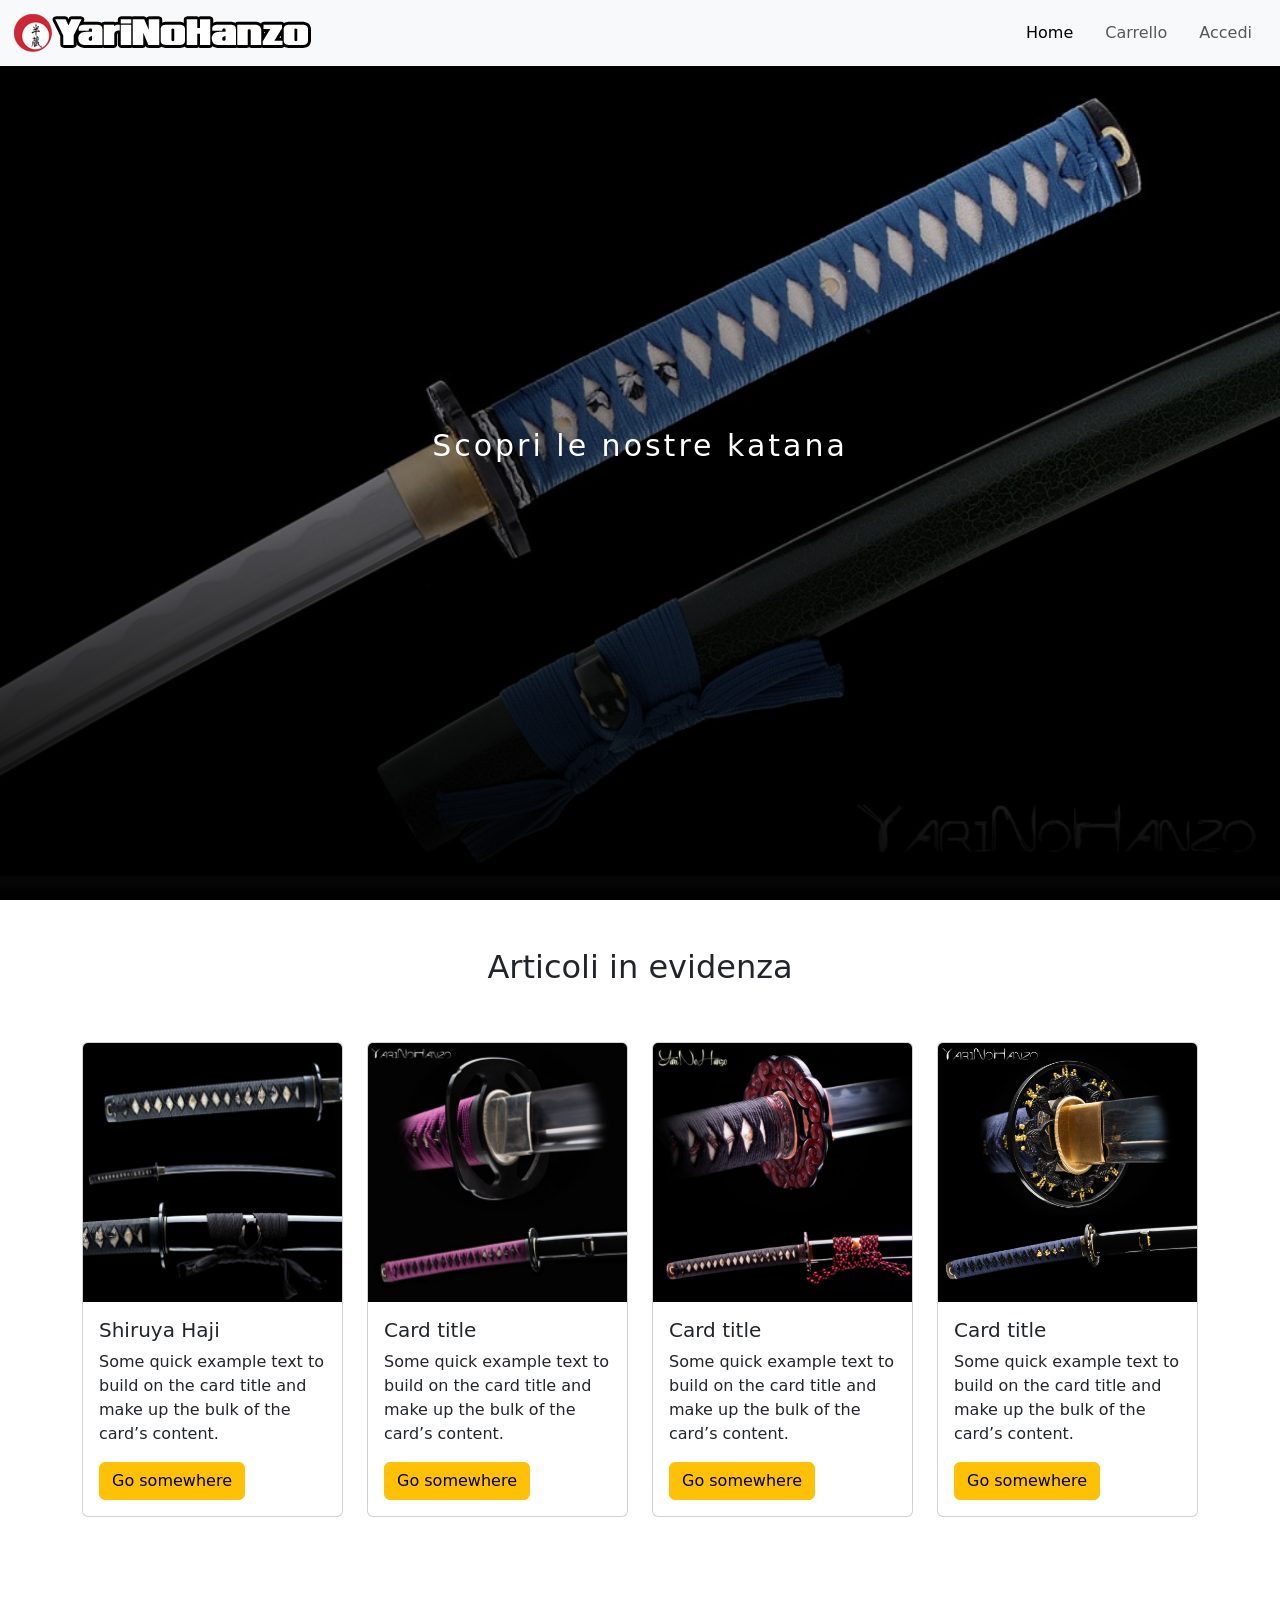
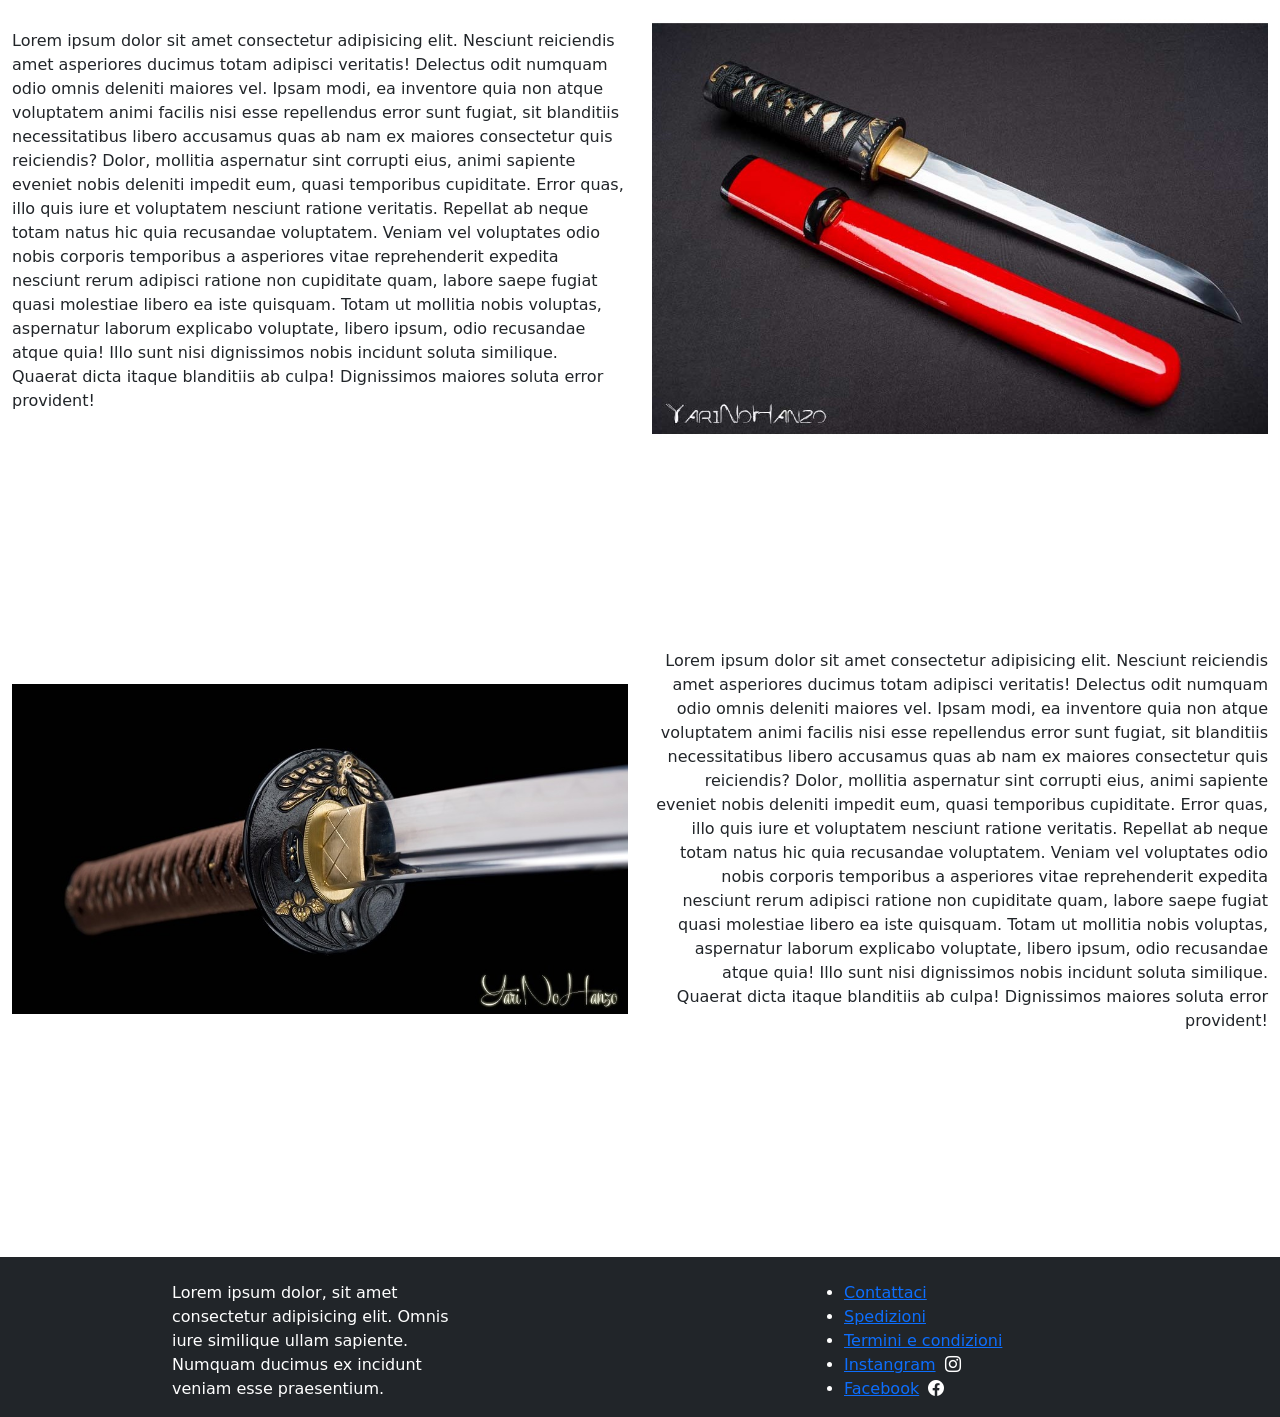
==== index.html @ e8d62fce "initial commit" ====
<!doctype html>
<html lang="en">

<head>
    <meta charset="utf-8">
    <meta name="viewport" content="width=device-width, initial-scale=1">
    <title>YariNoHanzo</title>
    <link href="https://cdn.jsdelivr.net/npm/bootstrap@5.3.8/dist/css/bootstrap.min.css" rel="stylesheet"
        integrity="sha384-sRIl4kxILFvY47J16cr9ZwB07vP4J8+LH7qKQnuqkuIAvNWLzeN8tE5YBujZqJLB" crossorigin="anonymous">

        <!-- icons -->
        <link rel="stylesheet" href="https://cdn.jsdelivr.net/npm/bootstrap-icons@1.13.1/font/bootstrap-icons.min.css">

        <!-- mycss -->
        <link rel="stylesheet" href="style.css">
</head>

<body>
    <!-- navbar -->
<nav class="navbar navbar-expand-lg bg-body-tertiary position-fixed top-0 w-100">
    <div class="container-fluid">
        <a class="navbar-brand" href="#"><img src="./immagini/logo_logo22.png" alt="Logo"></a>
        <button class="navbar-toggler" type="button" data-bs-toggle="collapse" data-bs-target="#navbarNav"
            aria-controls="navbarNav" aria-expanded="false" aria-label="Toggle navigation">
            <span class="navbar-toggler-icon"></span>
        </button>
        <div class="collapse navbar-collapse" id="navbarNav">
            <ul class="navbar-nav  ms-auto">
                <li class="nav-item mx-2">
                    <a class="nav-link active" aria-current="page" href="#">Home</a>
                </li>
                <li class="nav-item mx-2">
                    <a class="nav-link" href="#">Carrello</a>
                </li>
                <li class="nav-item mx-2">
                    <a class="nav-link" href="#">Accedi</a>
                </li>
            </ul>
        </div>
    </div>
</nav>
    <!-- fine navbar -->
    
    <!-- header -->
    <header class="container-fluid">
        <div class="row vh-100 justify-content-center align-items-center">
            <div class="col-12">
                <h4 class="text-center text-white">Scopri le nostre katana</h4>
            </div>
        </div>
    </header>
    <!-- fine header -->

    <!-- section card -->
    <section class="container">
        <div class="row justify-content-center">
            <div class="col-12 text-center my-5">
                <h2>Articoli in evidenza</h2>
            </div>
            <div class="col-12 col-md-3 d-flex justify-content-center">
                <div class="card" style="width: 18rem;">
                    <img src="./immagini/0MURAKAMIKATANA copy.jpg" class="card-img-top" alt="...">
                    <div class="card-body">
                        <h5 class="card-title">Shiruya Haji</h5>
                        <p class="card-text">Some quick example text to build on the card title and make up the bulk of the card’s
                            content.</p>
                        <a href="./shiruya.html" target="_blank" class="btn btn-warning ">Go somewhere</a>
                    </div>
                </div>
            </div>
            <div class="col-12 col-md-3 d-flex justify-content-center">
                <div class="card" style="width: 18rem;">
                    <img src="./immagini/0YAGYUKATANA.jpg" class="card-img-top" alt="...">
                    <div class="card-body">
                        <h5 class="card-title">Card title</h5>
                        <p class="card-text">Some quick example text to build on the card title and make up the bulk of the card’s
                            content.</p>
                        <a href="#" class="btn btn-warning">Go somewhere</a>
                    </div>
                </div>
            </div>
            <div class="col-12 col-md-3 d-flex justify-content-center">
                <div class="card" style="width: 18rem;">
                    <img src="./immagini/0NOBUNAGA.jpg" class="card-img-top" alt="...">
                    <div class="card-body">
                        <h5 class="card-title">Card title</h5>
                        <p class="card-text">Some quick example text to build on the card title and make up the bulk of the card’s
                            content.</p>
                        <a href="#" class="btn btn-warning">Go somewhere</a>
                    </div>
                </div>
            </div>
            <div class="col-12 col-md-3 d-flex justify-content-center">
                <div class="card" style="width: 18rem;">
                    <img src="./immagini/0FUKUSHIMAKATANA.jpg" class="card-img-top" alt="...">
                    <div class="card-body">
                        <h5 class="card-title">Card title</h5>
                        <p class="card-text">Some quick example text to build on the card title and make up the bulk of the card’s
                            content.</p>
                        <a href="#" class="btn btn-warning">Go somewhere</a>
                    </div>
                </div>
            </div>
    </section>
    <!-- fine section card -->

    <!-- section story -->
    <section class="container-fluid">
        <div class="row align-items-center my-1">
            <div class="col-12 col-md-6">
                <p class="text-start">
                    Lorem ipsum dolor sit amet consectetur adipisicing elit. Nesciunt reiciendis amet asperiores ducimus totam adipisci veritatis! Delectus odit numquam odio omnis deleniti maiores vel. Ipsam modi, ea inventore quia non atque voluptatem animi facilis nisi esse repellendus error sunt fugiat, sit blanditiis necessitatibus libero accusamus quas ab nam ex maiores consectetur quis reiciendis? Dolor, mollitia aspernatur sint corrupti eius, animi sapiente eveniet nobis deleniti impedit eum, quasi temporibus cupiditate. Error quas, illo quis iure et voluptatem nesciunt ratione veritatis. Repellat ab neque totam natus hic quia recusandae voluptatem. Veniam vel voluptates odio nobis corporis temporibus a asperiores vitae reprehenderit expedita nesciunt rerum adipisci ratione non cupiditate quam, labore saepe fugiat quasi molestiae libero ea iste quisquam. Totam ut mollitia nobis voluptas, aspernatur laborum explicabo voluptate, libero ipsum, odio recusandae atque quia! Illo sunt nisi dignissimos nobis incidunt soluta similique. Quaerat dicta itaque blanditiis ab culpa! Dignissimos maiores soluta error provident!
                </p>
            </div>
            <div class="col-12 col-md-6">
                <img src="./caroimg/caro3.jpg" class="img-fluid" alt="">
            </div>
        </div>
    </section>
    <section class="container-fluid">
        <div class="row my-1 justify-content-start align-items-center">
            <div class="col-12 col-md-6">
                <img src="./caroimg/caro4.jpg" class="img-fluid" alt="">
            </div>
            <div class="col-12 col-md-6">
                <p class="text-end">
                    Lorem ipsum dolor sit amet consectetur adipisicing elit. Nesciunt reiciendis amet asperiores ducimus totam adipisci veritatis! Delectus odit numquam odio omnis deleniti maiores vel. Ipsam modi, ea inventore quia non atque voluptatem animi facilis nisi esse repellendus error sunt fugiat, sit blanditiis necessitatibus libero accusamus quas ab nam ex maiores consectetur quis reiciendis? Dolor, mollitia aspernatur sint corrupti eius, animi sapiente eveniet nobis deleniti impedit eum, quasi temporibus cupiditate. Error quas, illo quis iure et voluptatem nesciunt ratione veritatis. Repellat ab neque totam natus hic quia recusandae voluptatem. Veniam vel voluptates odio nobis corporis temporibus a asperiores vitae reprehenderit expedita nesciunt rerum adipisci ratione non cupiditate quam, labore saepe fugiat quasi molestiae libero ea iste quisquam. Totam ut mollitia nobis voluptas, aspernatur laborum explicabo voluptate, libero ipsum, odio recusandae atque quia! Illo sunt nisi dignissimos nobis incidunt soluta similique. Quaerat dicta itaque blanditiis ab culpa! Dignissimos maiores soluta error provident!
                </p>
            </div>
        </div>
    </section>
    <!-- fine section story -->

    <!-- footer -->
    <footer class="container-fluid">
        <div class="row footercustom bg-dark text-white justify-content-around align-items-center pt-4">
            <div class="col-12 col-md-3">
                <p>Lorem ipsum dolor, sit amet consectetur adipisicing elit. Omnis iure similique ullam sapiente. Numquam ducimus ex incidunt veniam esse praesentium.</p>
            </div>
            <div class="col-12 col-md-3">
                <ul>
                    <li><a href="">Contattaci</a></li>
                    <li><a href="">Spedizioni</a></li>
                    <li><a href="">Termini e condizioni</a></li>
                    <li><a href="https://www.instagram.com/yarinohanzoswords/" target="_blank">Instangram</a> <i class="bi bi-instagram ms-1"></i></li>
                    <li><a href="https://www.facebook.com/YariNoHanzoKatana/?locale=it_IT" target="_blank">Facebook</a> <i class="bi bi-facebook ms-1"></i></li>
                </ul>
            </div>
        </div>
    </footer>
    <!-- fine footer -->


    <script src="https://cdn.jsdelivr.net/npm/bootstrap@5.3.8/dist/js/bootstrap.bundle.min.js"
        integrity="sha384-FKyoEForCGlyvwx9Hj09JcYn3nv7wiPVlz7YYwJrWVcXK/BmnVDxM+D2scQbITxI"
        crossorigin="anonymous"></script>
</body>

</html>
---- style.css ----
:root {
    --primary-color: #e50914;
    --dark-color: #141414;
}

h4 {
    letter-spacing: 3px;
    font-size: 30px;
}

header {
    background:linear-gradient(transparent, black), url(./caroimg/caro2.jpg);
    background-size: cover;
    background-position: center;
    /* height: 85vh; */
    
}

nav {
    z-index: 9999;
}

.footercustom {
    margin-top: 100px;
}

.red {
    color: var(--primary-color);
}

/* lista pagamento */
.ulpay {
    list-style-type: none;
}
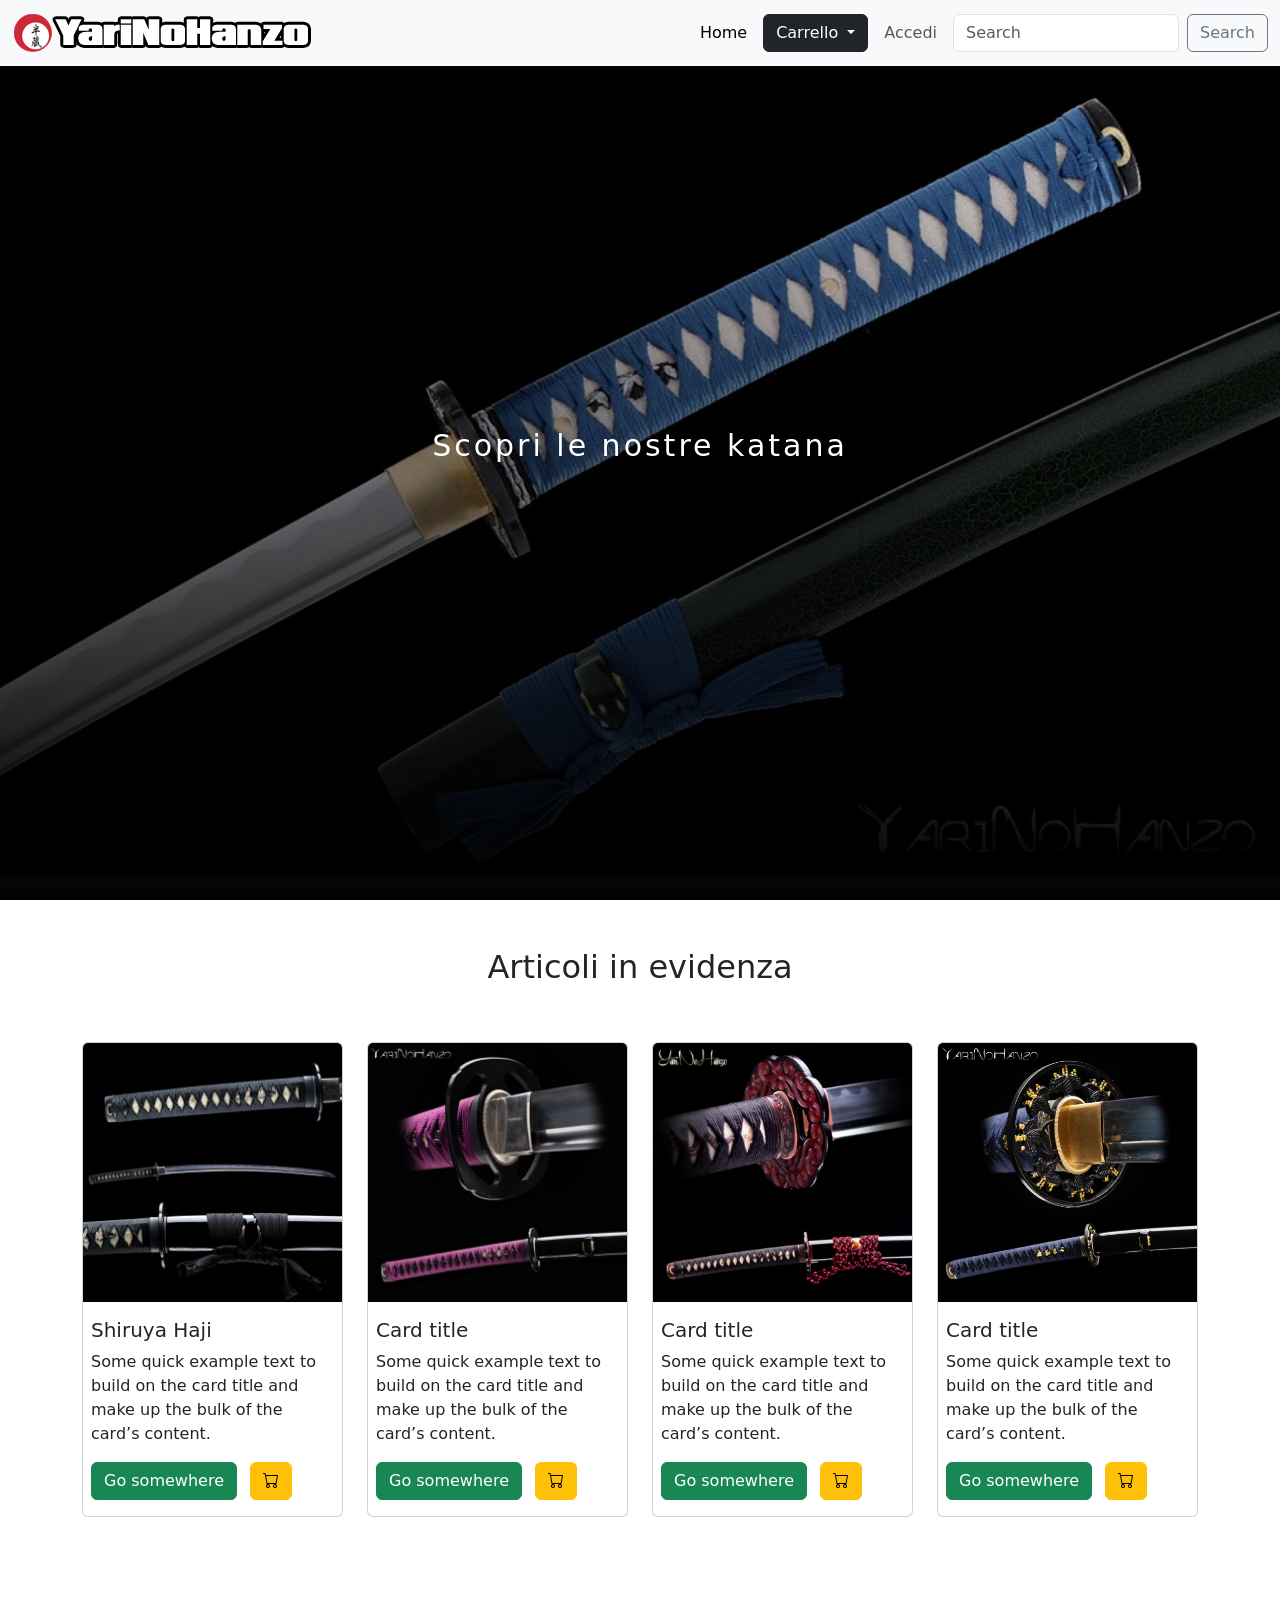
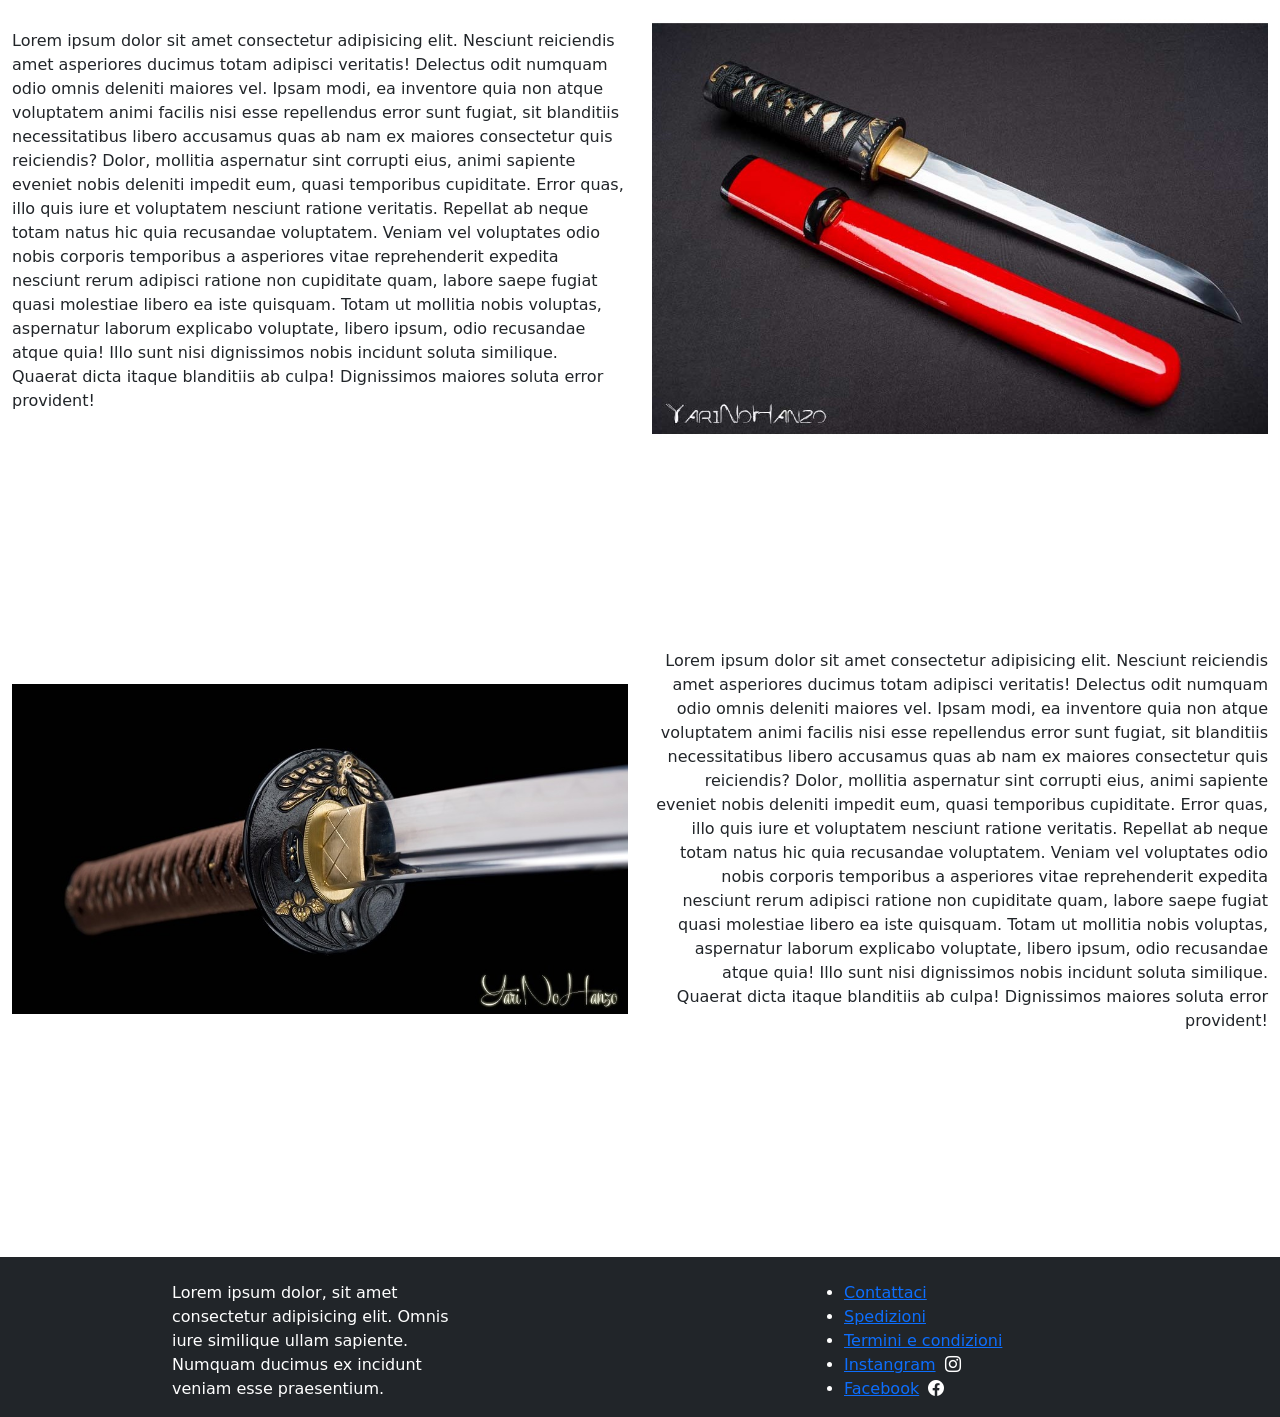
==== commit 0ae66a8f: "btn cart aggiunto e dropdown cart" ====
--- a/index.html
+++ b/index.html
@@ -8,39 +8,55 @@
     <link href="https://cdn.jsdelivr.net/npm/bootstrap@5.3.8/dist/css/bootstrap.min.css" rel="stylesheet"
         integrity="sha384-sRIl4kxILFvY47J16cr9ZwB07vP4J8+LH7qKQnuqkuIAvNWLzeN8tE5YBujZqJLB" crossorigin="anonymous">
 
-        <!-- icons -->
-        <link rel="stylesheet" href="https://cdn.jsdelivr.net/npm/bootstrap-icons@1.13.1/font/bootstrap-icons.min.css">
-
-        <!-- mycss -->
-        <link rel="stylesheet" href="style.css">
+    <!-- icons -->
+    <link rel="stylesheet" href="https://cdn.jsdelivr.net/npm/bootstrap-icons@1.13.1/font/bootstrap-icons.min.css">
+
+    <!-- mycss -->
+    <link rel="stylesheet" href="style.css">
 </head>
 
 <body>
     <!-- navbar -->
-<nav class="navbar navbar-expand-lg bg-body-tertiary position-fixed top-0 w-100">
-    <div class="container-fluid">
-        <a class="navbar-brand" href="#"><img src="./immagini/logo_logo22.png" alt="Logo"></a>
-        <button class="navbar-toggler" type="button" data-bs-toggle="collapse" data-bs-target="#navbarNav"
-            aria-controls="navbarNav" aria-expanded="false" aria-label="Toggle navigation">
-            <span class="navbar-toggler-icon"></span>
-        </button>
-        <div class="collapse navbar-collapse" id="navbarNav">
-            <ul class="navbar-nav  ms-auto">
-                <li class="nav-item mx-2">
-                    <a class="nav-link active" aria-current="page" href="#">Home</a>
-                </li>
-                <li class="nav-item mx-2">
-                    <a class="nav-link" href="#">Carrello</a>
-                </li>
-                <li class="nav-item mx-2">
-                    <a class="nav-link" href="#">Accedi</a>
-                </li>
-            </ul>
-        </div>
-    </div>
-</nav>
+    <nav class="navbar navbar-expand-lg bg-body-tertiary position-fixed top-0 w-100">
+        <div class="container-fluid">
+            <a class="navbar-brand" href="#"><img src="./immagini/logo_logo22.png" alt="Logo"></a>
+            <button class="navbar-toggler" type="button" data-bs-toggle="collapse" data-bs-target="#navbarNav"
+                aria-controls="navbarNav" aria-expanded="false" aria-label="Toggle navigation">
+                <span class="navbar-toggler-icon"></span>
+            </button>
+            <div class="collapse navbar-collapse" id="navbarNav">
+                <ul class="navbar-nav  ms-auto">
+                    <li class="nav-item mx-2">
+                        <a class="nav-link active" aria-current="page" href="#">Home</a>
+                    </li>
+                    <div class="collapse navbar-collapse" id="navbarNavDarkDropdown">
+                        <ul class="navbar-nav">
+                            <li class="nav-item dropdown">
+                                <button class="btn btn-dark dropdown-toggle" data-bs-toggle="dropdown"
+                                    aria-expanded="false">
+                                    Carrello
+                                </button>
+                                <ul class="dropdown-menu dropdown-menu-dark">
+                                    <li><a class="dropdown-item" href="#">Action</a></li>
+                                    <li><a class="dropdown-item" href="#">Another action</a></li>
+                                    <li><a class="dropdown-item" href="#">Something else here</a></li>
+                                </ul>
+                            </li>
+                        </ul>
+                    </div>
+                    <li class="nav-item mx-2">
+                        <a class="nav-link" href="#">Accedi</a>
+                    </li>
+                </ul>
+                <form class="d-flex" role="search">
+                    <input class="form-control me-2" type="search" placeholder="Search" aria-label="Search" />
+                    <button class="btn btn-outline-secondary" type="submit">Search</button>
+                </form>
+            </div>
+        </div>
+    </nav>
     <!-- fine navbar -->
-    
+
     <!-- header -->
     <header class="container-fluid">
         <div class="row vh-100 justify-content-center align-items-center">
@@ -60,44 +76,52 @@
             <div class="col-12 col-md-3 d-flex justify-content-center">
                 <div class="card" style="width: 18rem;">
                     <img src="./immagini/0MURAKAMIKATANA copy.jpg" class="card-img-top" alt="...">
-                    <div class="card-body">
+                    <div class="card-body px-2">
                         <h5 class="card-title">Shiruya Haji</h5>
-                        <p class="card-text">Some quick example text to build on the card title and make up the bulk of the card’s
-                            content.</p>
-                        <a href="./shiruya.html" target="_blank" class="btn btn-warning ">Go somewhere</a>
+                        <p class="card-text">Some quick example text to build on the card title and make up the bulk of
+                            the card’s
+                            content.</p>
+                        <a href="./shiruya.html" class="btn btn-success ">Go somewhere</a>
+                        <a href="" class="btn btn-warning ms-2"><i class="bi bi-cart"></i></a>
                     </div>
                 </div>
             </div>
             <div class="col-12 col-md-3 d-flex justify-content-center">
                 <div class="card" style="width: 18rem;">
                     <img src="./immagini/0YAGYUKATANA.jpg" class="card-img-top" alt="...">
-                    <div class="card-body">
+                    <div class="card-body px-2">
                         <h5 class="card-title">Card title</h5>
-                        <p class="card-text">Some quick example text to build on the card title and make up the bulk of the card’s
-                            content.</p>
-                        <a href="#" class="btn btn-warning">Go somewhere</a>
+                        <p class="card-text">Some quick example text to build on the card title and make up the bulk of
+                            the card’s
+                            content.</p>
+                        <a href="#" class="btn btn-success">Go somewhere</a>
+                        <a href="" class="btn btn-warning ms-2"><i class="bi bi-cart"></i></a>
                     </div>
                 </div>
             </div>
             <div class="col-12 col-md-3 d-flex justify-content-center">
                 <div class="card" style="width: 18rem;">
                     <img src="./immagini/0NOBUNAGA.jpg" class="card-img-top" alt="...">
-                    <div class="card-body">
+                    <div class="card-body px-2">
                         <h5 class="card-title">Card title</h5>
-                        <p class="card-text">Some quick example text to build on the card title and make up the bulk of the card’s
-                            content.</p>
-                        <a href="#" class="btn btn-warning">Go somewhere</a>
+                        <p class="card-text">Some quick example text to build on the card title and make up the bulk of
+                            the card’s
+                            content.</p>
+                        <a href="#" class="btn btn-success">Go somewhere</a>
+                        <a href="" class="btn btn-warning ms-2"><i class="bi bi-cart"></i></a>
                     </div>
                 </div>
             </div>
             <div class="col-12 col-md-3 d-flex justify-content-center">
                 <div class="card" style="width: 18rem;">
                     <img src="./immagini/0FUKUSHIMAKATANA.jpg" class="card-img-top" alt="...">
-                    <div class="card-body">
+                    <div class="card-body px-2">
                         <h5 class="card-title">Card title</h5>
-                        <p class="card-text">Some quick example text to build on the card title and make up the bulk of the card’s
-                            content.</p>
-                        <a href="#" class="btn btn-warning">Go somewhere</a>
+                        <p class="card-text">Some quick example text to build on the card title and make up the bulk of
+                            the card’s
+                            content.</p>
+                        <a href="#" class="btn btn-success">Go somewhere</a>
+                        <a href="" class="btn btn-warning ms-2"><i class="bi bi-cart"></i></a>
                     </div>
                 </div>
             </div>
@@ -109,7 +133,18 @@
         <div class="row align-items-center my-1">
             <div class="col-12 col-md-6">
                 <p class="text-start">
-                    Lorem ipsum dolor sit amet consectetur adipisicing elit. Nesciunt reiciendis amet asperiores ducimus totam adipisci veritatis! Delectus odit numquam odio omnis deleniti maiores vel. Ipsam modi, ea inventore quia non atque voluptatem animi facilis nisi esse repellendus error sunt fugiat, sit blanditiis necessitatibus libero accusamus quas ab nam ex maiores consectetur quis reiciendis? Dolor, mollitia aspernatur sint corrupti eius, animi sapiente eveniet nobis deleniti impedit eum, quasi temporibus cupiditate. Error quas, illo quis iure et voluptatem nesciunt ratione veritatis. Repellat ab neque totam natus hic quia recusandae voluptatem. Veniam vel voluptates odio nobis corporis temporibus a asperiores vitae reprehenderit expedita nesciunt rerum adipisci ratione non cupiditate quam, labore saepe fugiat quasi molestiae libero ea iste quisquam. Totam ut mollitia nobis voluptas, aspernatur laborum explicabo voluptate, libero ipsum, odio recusandae atque quia! Illo sunt nisi dignissimos nobis incidunt soluta similique. Quaerat dicta itaque blanditiis ab culpa! Dignissimos maiores soluta error provident!
+                    Lorem ipsum dolor sit amet consectetur adipisicing elit. Nesciunt reiciendis amet asperiores ducimus
+                    totam adipisci veritatis! Delectus odit numquam odio omnis deleniti maiores vel. Ipsam modi, ea
+                    inventore quia non atque voluptatem animi facilis nisi esse repellendus error sunt fugiat, sit
+                    blanditiis necessitatibus libero accusamus quas ab nam ex maiores consectetur quis reiciendis?
+                    Dolor, mollitia aspernatur sint corrupti eius, animi sapiente eveniet nobis deleniti impedit eum,
+                    quasi temporibus cupiditate. Error quas, illo quis iure et voluptatem nesciunt ratione veritatis.
+                    Repellat ab neque totam natus hic quia recusandae voluptatem. Veniam vel voluptates odio nobis
+                    corporis temporibus a asperiores vitae reprehenderit expedita nesciunt rerum adipisci ratione non
+                    cupiditate quam, labore saepe fugiat quasi molestiae libero ea iste quisquam. Totam ut mollitia
+                    nobis voluptas, aspernatur laborum explicabo voluptate, libero ipsum, odio recusandae atque quia!
+                    Illo sunt nisi dignissimos nobis incidunt soluta similique. Quaerat dicta itaque blanditiis ab
+                    culpa! Dignissimos maiores soluta error provident!
                 </p>
             </div>
             <div class="col-12 col-md-6">
@@ -124,7 +159,18 @@
             </div>
             <div class="col-12 col-md-6">
                 <p class="text-end">
-                    Lorem ipsum dolor sit amet consectetur adipisicing elit. Nesciunt reiciendis amet asperiores ducimus totam adipisci veritatis! Delectus odit numquam odio omnis deleniti maiores vel. Ipsam modi, ea inventore quia non atque voluptatem animi facilis nisi esse repellendus error sunt fugiat, sit blanditiis necessitatibus libero accusamus quas ab nam ex maiores consectetur quis reiciendis? Dolor, mollitia aspernatur sint corrupti eius, animi sapiente eveniet nobis deleniti impedit eum, quasi temporibus cupiditate. Error quas, illo quis iure et voluptatem nesciunt ratione veritatis. Repellat ab neque totam natus hic quia recusandae voluptatem. Veniam vel voluptates odio nobis corporis temporibus a asperiores vitae reprehenderit expedita nesciunt rerum adipisci ratione non cupiditate quam, labore saepe fugiat quasi molestiae libero ea iste quisquam. Totam ut mollitia nobis voluptas, aspernatur laborum explicabo voluptate, libero ipsum, odio recusandae atque quia! Illo sunt nisi dignissimos nobis incidunt soluta similique. Quaerat dicta itaque blanditiis ab culpa! Dignissimos maiores soluta error provident!
+                    Lorem ipsum dolor sit amet consectetur adipisicing elit. Nesciunt reiciendis amet asperiores ducimus
+                    totam adipisci veritatis! Delectus odit numquam odio omnis deleniti maiores vel. Ipsam modi, ea
+                    inventore quia non atque voluptatem animi facilis nisi esse repellendus error sunt fugiat, sit
+                    blanditiis necessitatibus libero accusamus quas ab nam ex maiores consectetur quis reiciendis?
+                    Dolor, mollitia aspernatur sint corrupti eius, animi sapiente eveniet nobis deleniti impedit eum,
+                    quasi temporibus cupiditate. Error quas, illo quis iure et voluptatem nesciunt ratione veritatis.
+                    Repellat ab neque totam natus hic quia recusandae voluptatem. Veniam vel voluptates odio nobis
+                    corporis temporibus a asperiores vitae reprehenderit expedita nesciunt rerum adipisci ratione non
+                    cupiditate quam, labore saepe fugiat quasi molestiae libero ea iste quisquam. Totam ut mollitia
+                    nobis voluptas, aspernatur laborum explicabo voluptate, libero ipsum, odio recusandae atque quia!
+                    Illo sunt nisi dignissimos nobis incidunt soluta similique. Quaerat dicta itaque blanditiis ab
+                    culpa! Dignissimos maiores soluta error provident!
                 </p>
             </div>
         </div>
@@ -135,15 +181,18 @@
     <footer class="container-fluid">
         <div class="row footercustom bg-dark text-white justify-content-around align-items-center pt-4">
             <div class="col-12 col-md-3">
-                <p>Lorem ipsum dolor, sit amet consectetur adipisicing elit. Omnis iure similique ullam sapiente. Numquam ducimus ex incidunt veniam esse praesentium.</p>
+                <p>Lorem ipsum dolor, sit amet consectetur adipisicing elit. Omnis iure similique ullam sapiente.
+                    Numquam ducimus ex incidunt veniam esse praesentium.</p>
             </div>
             <div class="col-12 col-md-3">
                 <ul>
                     <li><a href="">Contattaci</a></li>
                     <li><a href="">Spedizioni</a></li>
                     <li><a href="">Termini e condizioni</a></li>
-                    <li><a href="https://www.instagram.com/yarinohanzoswords/" target="_blank">Instangram</a> <i class="bi bi-instagram ms-1"></i></li>
-                    <li><a href="https://www.facebook.com/YariNoHanzoKatana/?locale=it_IT" target="_blank">Facebook</a> <i class="bi bi-facebook ms-1"></i></li>
+                    <li><a href="https://www.instagram.com/yarinohanzoswords/" target="_blank">Instangram</a> <i
+                            class="bi bi-instagram ms-1"></i></li>
+                    <li><a href="https://www.facebook.com/YariNoHanzoKatana/?locale=it_IT" target="_blank">Facebook</a>
+                        <i class="bi bi-facebook ms-1"></i></li>
                 </ul>
             </div>
         </div>
@@ -151,9 +200,15 @@
     <!-- fine footer -->
 
 
+
+
+
+    <!-- bootastrap js -->
     <script src="https://cdn.jsdelivr.net/npm/bootstrap@5.3.8/dist/js/bootstrap.bundle.min.js"
         integrity="sha384-FKyoEForCGlyvwx9Hj09JcYn3nv7wiPVlz7YYwJrWVcXK/BmnVDxM+D2scQbITxI"
         crossorigin="anonymous"></script>
+    <!-- my js -->
+    <script src="./script.js"></script>
 </body>
 
 </html>
--- a/style.css
+++ b/style.css
@@ -31,4 +31,5 @@
 /* lista pagamento */
 .ulpay {
     list-style-type: none;
-}+}
+
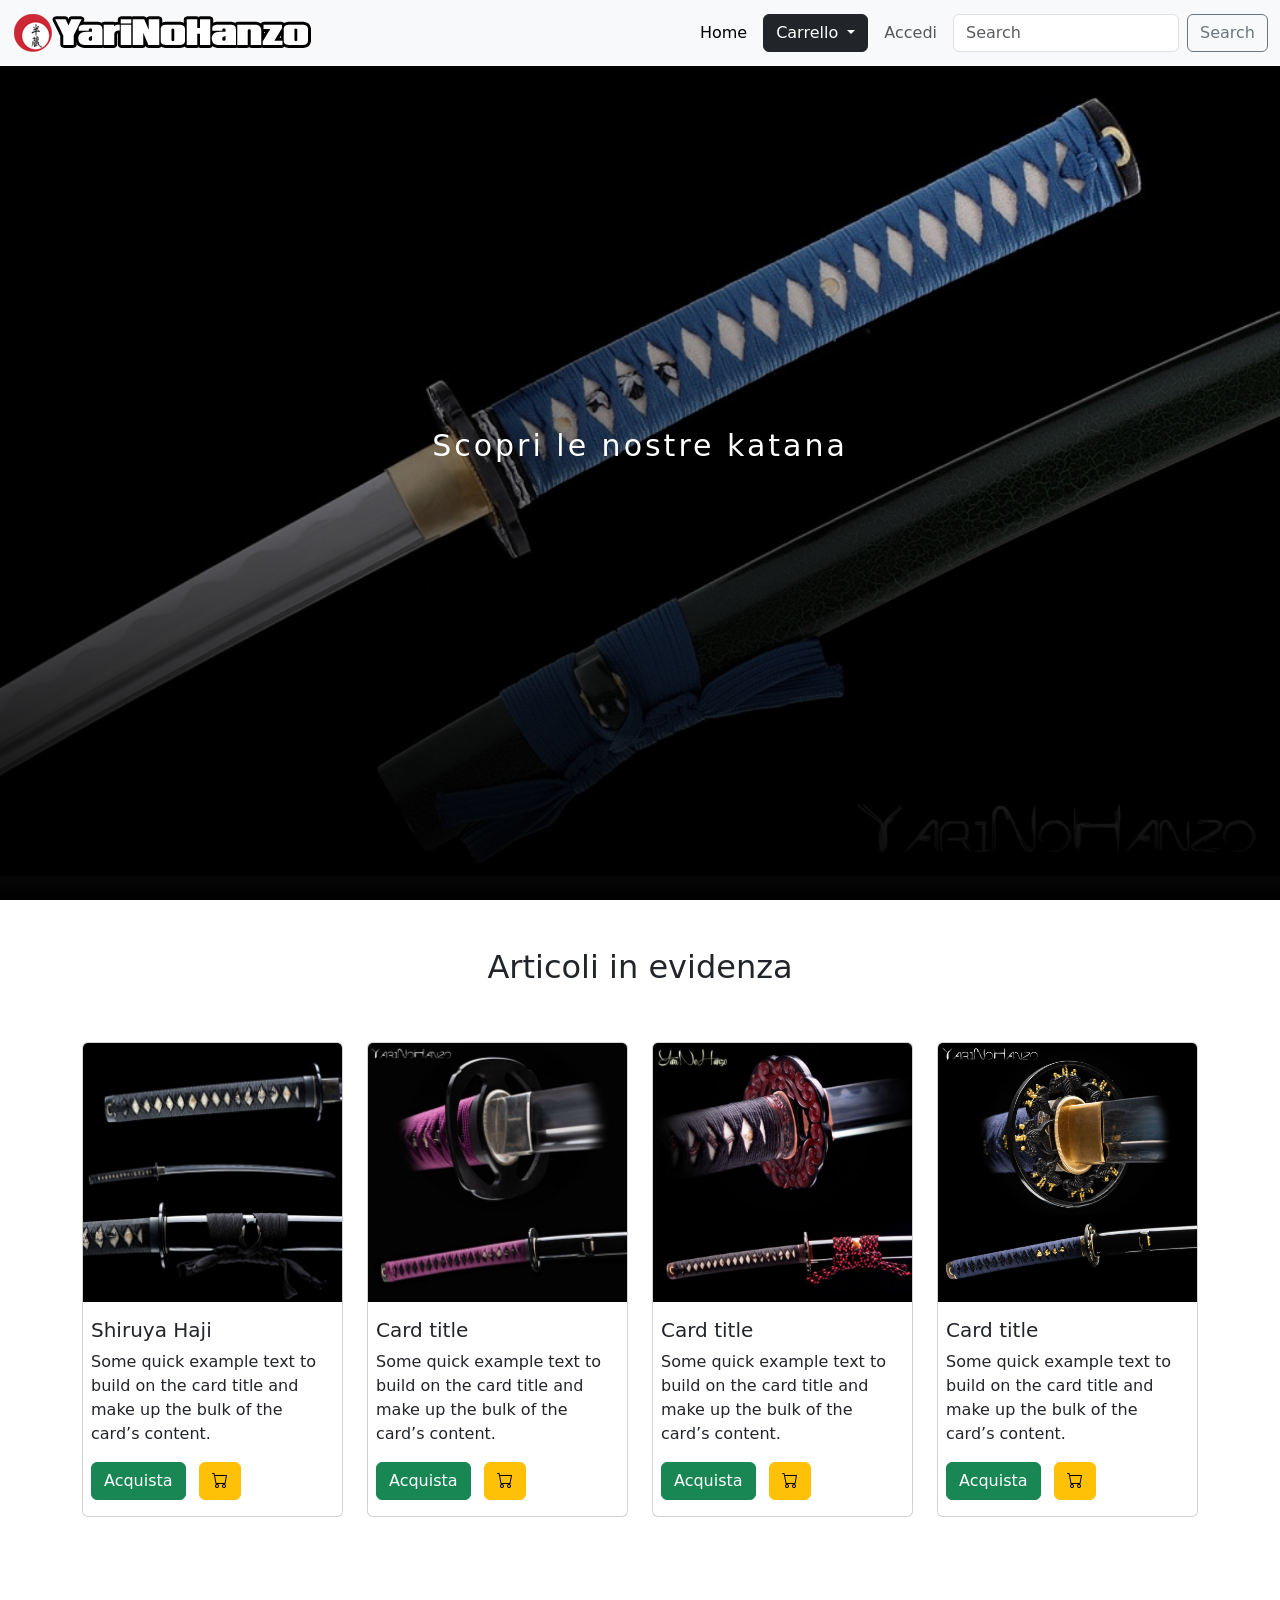
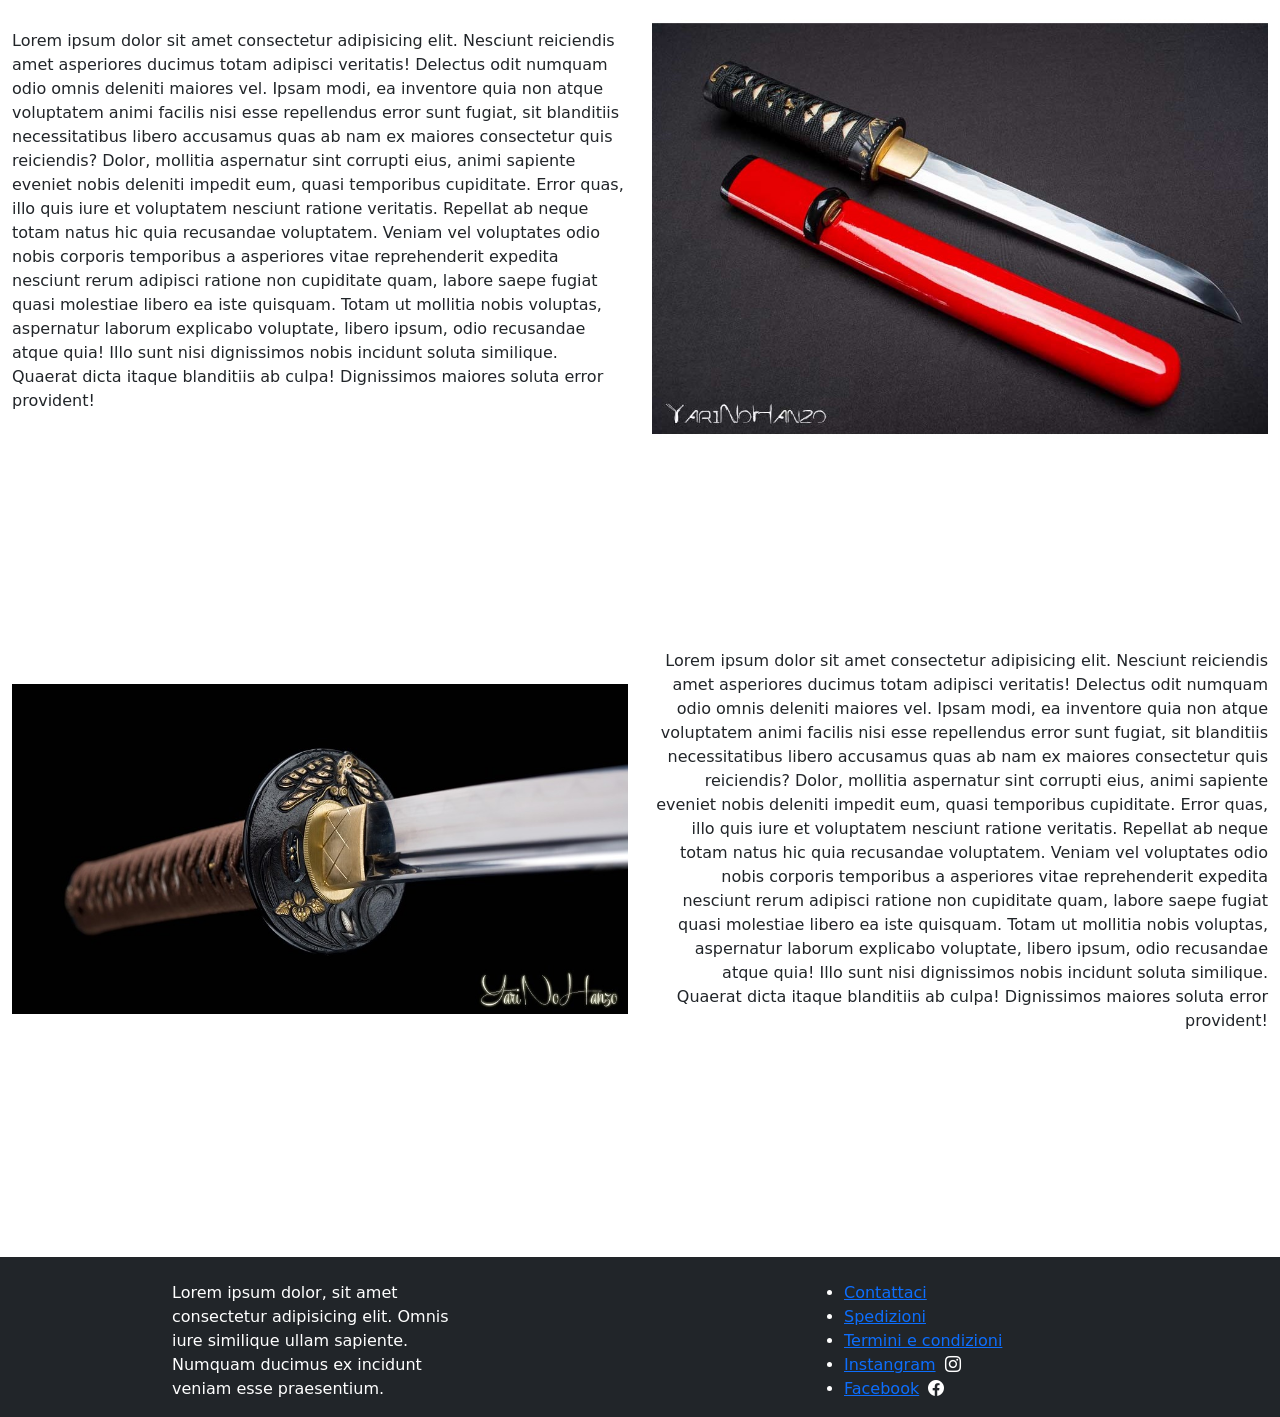
==== commit 5190f496: "aaggiunto titolo pag prodotto" ====
--- a/index.html
+++ b/index.html
@@ -81,7 +81,7 @@
                         <p class="card-text">Some quick example text to build on the card title and make up the bulk of
                             the card’s
                             content.</p>
-                        <a href="./shiruya.html" class="btn btn-success ">Go somewhere</a>
+                        <a href="./shiruya.html" class="btn btn-success ">Acquista</a>
                         <a href="" class="btn btn-warning ms-2"><i class="bi bi-cart"></i></a>
                     </div>
                 </div>
@@ -94,7 +94,7 @@
                         <p class="card-text">Some quick example text to build on the card title and make up the bulk of
                             the card’s
                             content.</p>
-                        <a href="#" class="btn btn-success">Go somewhere</a>
+                        <a href="#" class="btn btn-success">Acquista</a>
                         <a href="" class="btn btn-warning ms-2"><i class="bi bi-cart"></i></a>
                     </div>
                 </div>
@@ -107,7 +107,7 @@
                         <p class="card-text">Some quick example text to build on the card title and make up the bulk of
                             the card’s
                             content.</p>
-                        <a href="#" class="btn btn-success">Go somewhere</a>
+                        <a href="#" class="btn btn-success">Acquista</a>
                         <a href="" class="btn btn-warning ms-2"><i class="bi bi-cart"></i></a>
                     </div>
                 </div>
@@ -120,7 +120,7 @@
                         <p class="card-text">Some quick example text to build on the card title and make up the bulk of
                             the card’s
                             content.</p>
-                        <a href="#" class="btn btn-success">Go somewhere</a>
+                        <a href="#" class="btn btn-success">Acquista</a>
                         <a href="" class="btn btn-warning ms-2"><i class="bi bi-cart"></i></a>
                     </div>
                 </div>
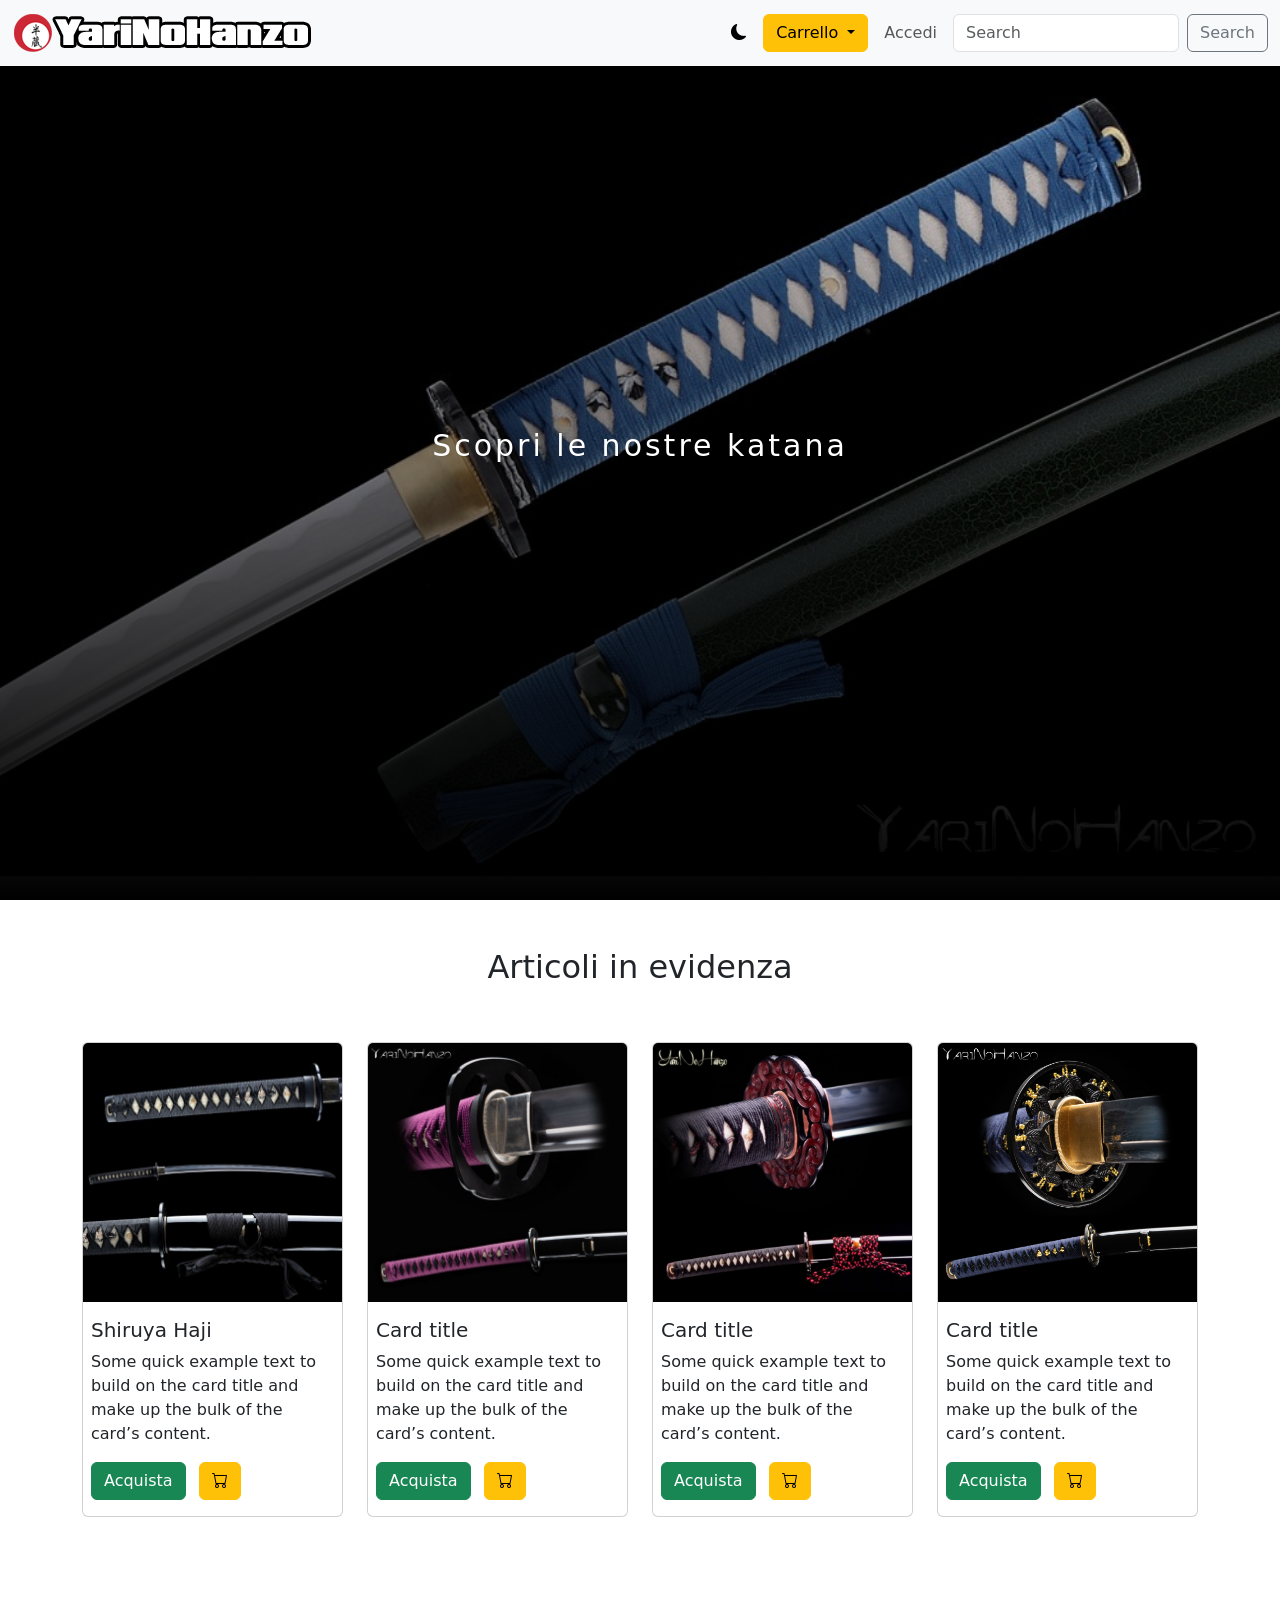
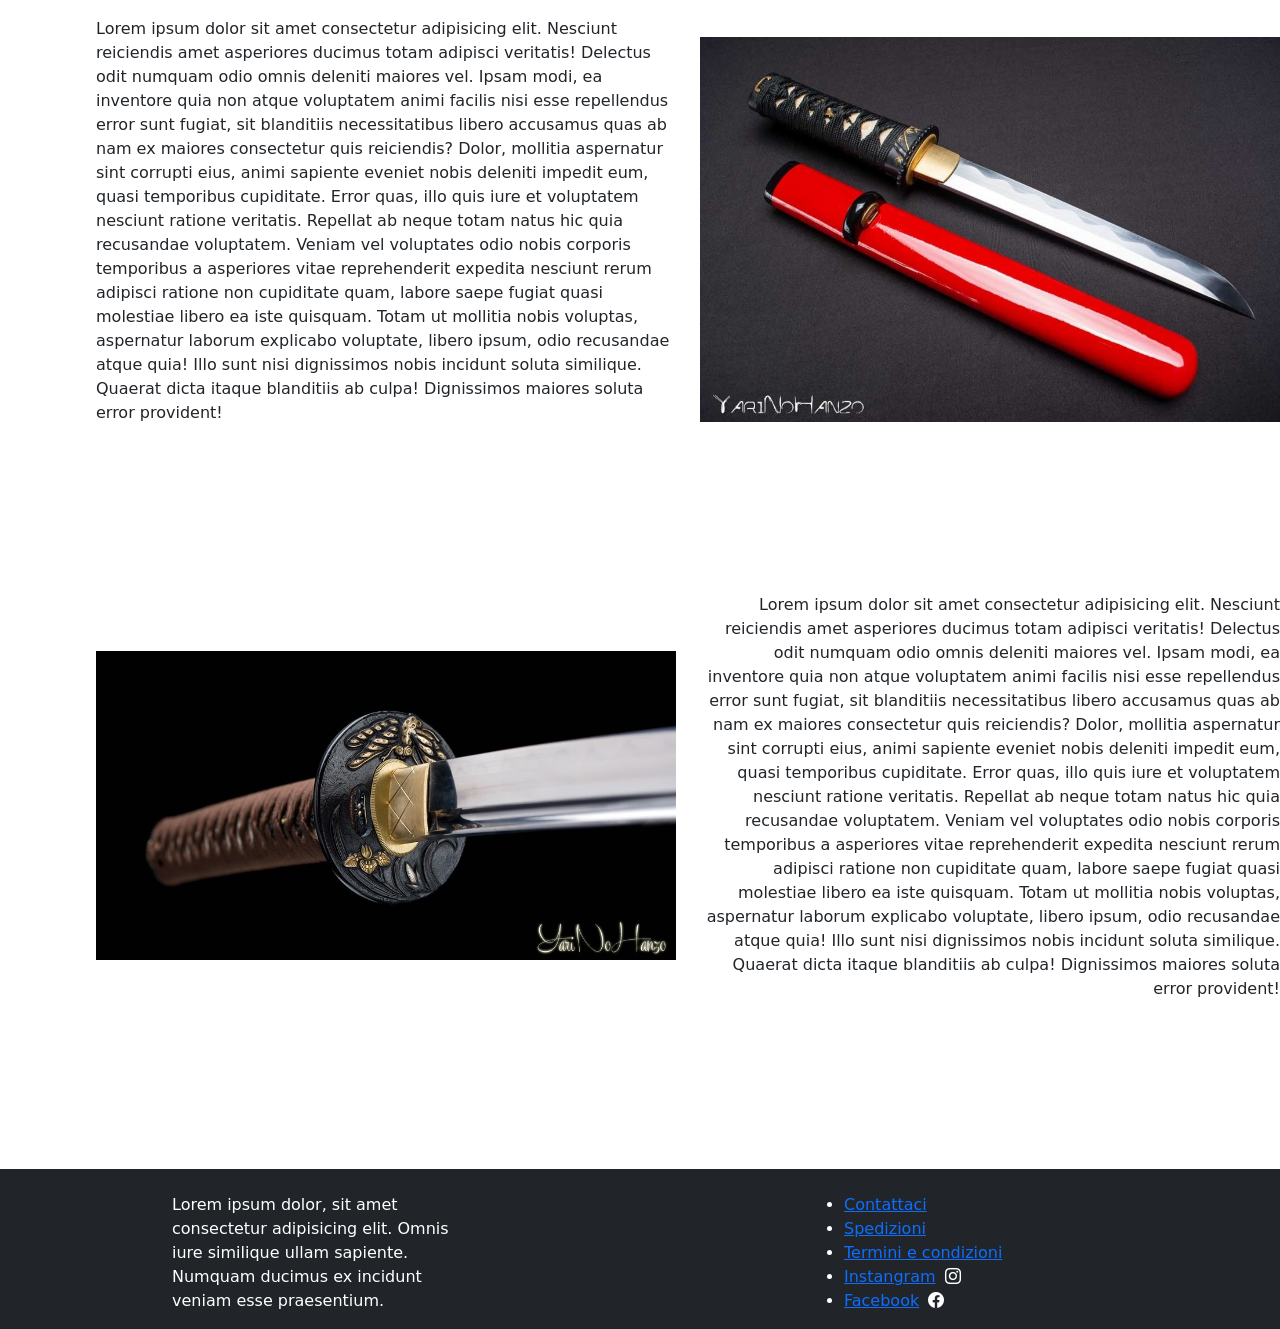
==== commit ea02ae54: "aggiunta darkmode e modificare immagini section story" ====
--- a/index.html
+++ b/index.html
@@ -27,12 +27,12 @@
             <div class="collapse navbar-collapse" id="navbarNav">
                 <ul class="navbar-nav  ms-auto">
                     <li class="nav-item mx-2">
-                        <a class="nav-link active" aria-current="page" href="#">Home</a>
+                        <a id="darkicon" class="nav-link active" aria-current="page" href="#"><i class="bi bi-moon-fill"></i></a>
                     </li>
                     <div class="collapse navbar-collapse" id="navbarNavDarkDropdown">
                         <ul class="navbar-nav">
                             <li class="nav-item dropdown">
-                                <button class="btn btn-dark dropdown-toggle" data-bs-toggle="dropdown"
+                                <button class="btn btn-warning dropdown-toggle" data-bs-toggle="dropdown"
                                     aria-expanded="false">
                                     Carrello
                                 </button>
@@ -81,7 +81,7 @@
                         <p class="card-text">Some quick example text to build on the card title and make up the bulk of
                             the card’s
                             content.</p>
-                        <a href="./shiruya.html" class="btn btn-success ">Acquista</a>
+                        <a href="./shiruya.html" class="btn btn-success">Acquista</a>
                         <a href="" class="btn btn-warning ms-2"><i class="bi bi-cart"></i></a>
                     </div>
                 </div>
@@ -129,7 +129,7 @@
     <!-- fine section card -->
 
     <!-- section story -->
-    <section class="container-fluid">
+    <section class="container-fluid my-5 mx-5 p-5">
         <div class="row align-items-center my-1">
             <div class="col-12 col-md-6">
                 <p class="text-start">
@@ -152,7 +152,7 @@
             </div>
         </div>
     </section>
-    <section class="container-fluid">
+    <section class="container-fluid my-5 mx-5 p-5">
         <div class="row my-1 justify-content-start align-items-center">
             <div class="col-12 col-md-6">
                 <img src="./caroimg/caro4.jpg" class="img-fluid" alt="">
--- a/style.css
+++ b/style.css
@@ -2,6 +2,8 @@
     --primary-color: #e50914;
     --dark-color: #141414;
 }
+
+
 
 h4 {
     letter-spacing: 3px;
@@ -33,3 +35,37 @@
     list-style-type: none;
 }
 
+
+/* darkmode */
+/* Body */
+body.dark-mode { 
+    background-color: #040D12 !important; 
+}
+
+/* Navbar */
+body.dark-mode .navbar.bg-body-tertiary { 
+    background-color: #183D3D !important; 
+    color: white !important;
+}
+
+/* card */
+body.dark-mode .card { 
+    background-color: #183D3D !important; 
+    border: 1px solid #5C8374 !important;
+    color: #f1f1f1 !important; 
+}
+
+body.dark-mode .card-body {
+    color: #f1f1f1 !important;
+}
+/* fine card */
+
+/* forza elementi dark */
+body.dark-mode h2, 
+body.dark-mode h5, 
+body.dark-mode p {
+    color: white !important;
+}
+
+
+
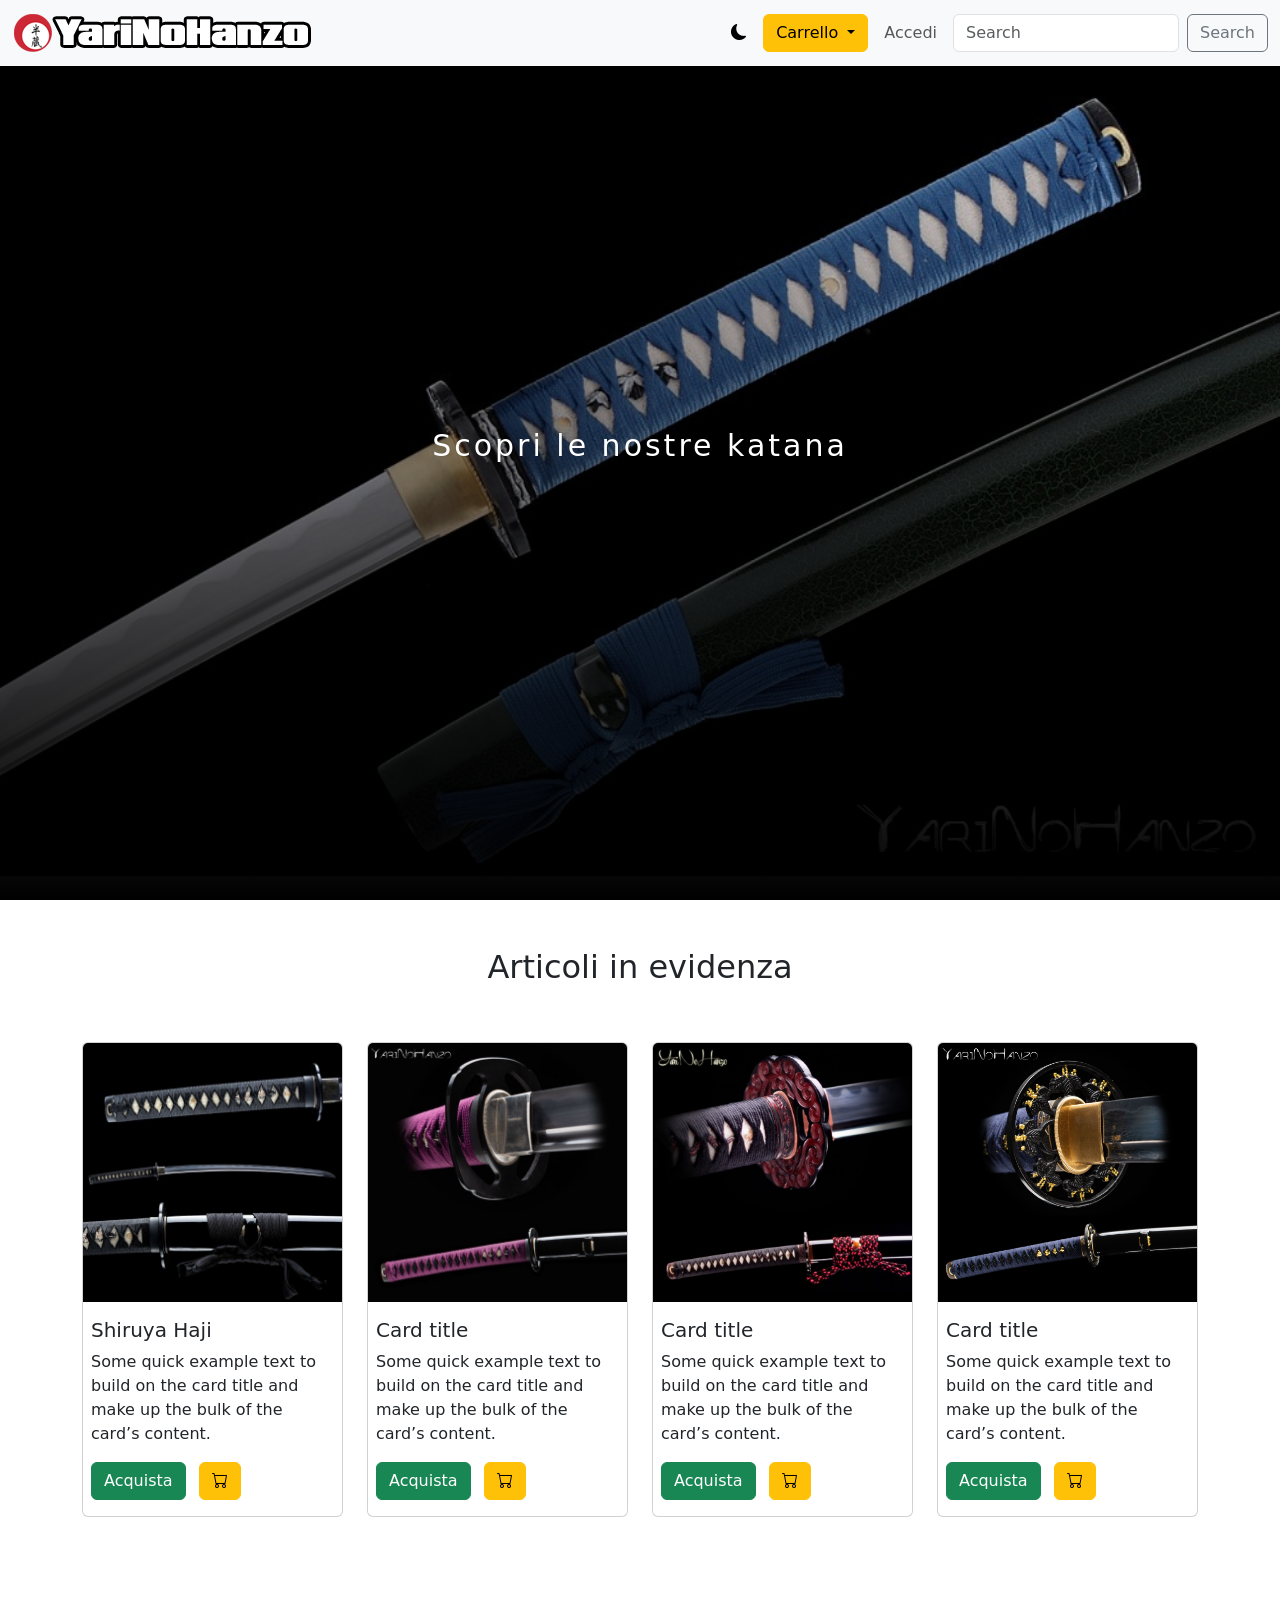
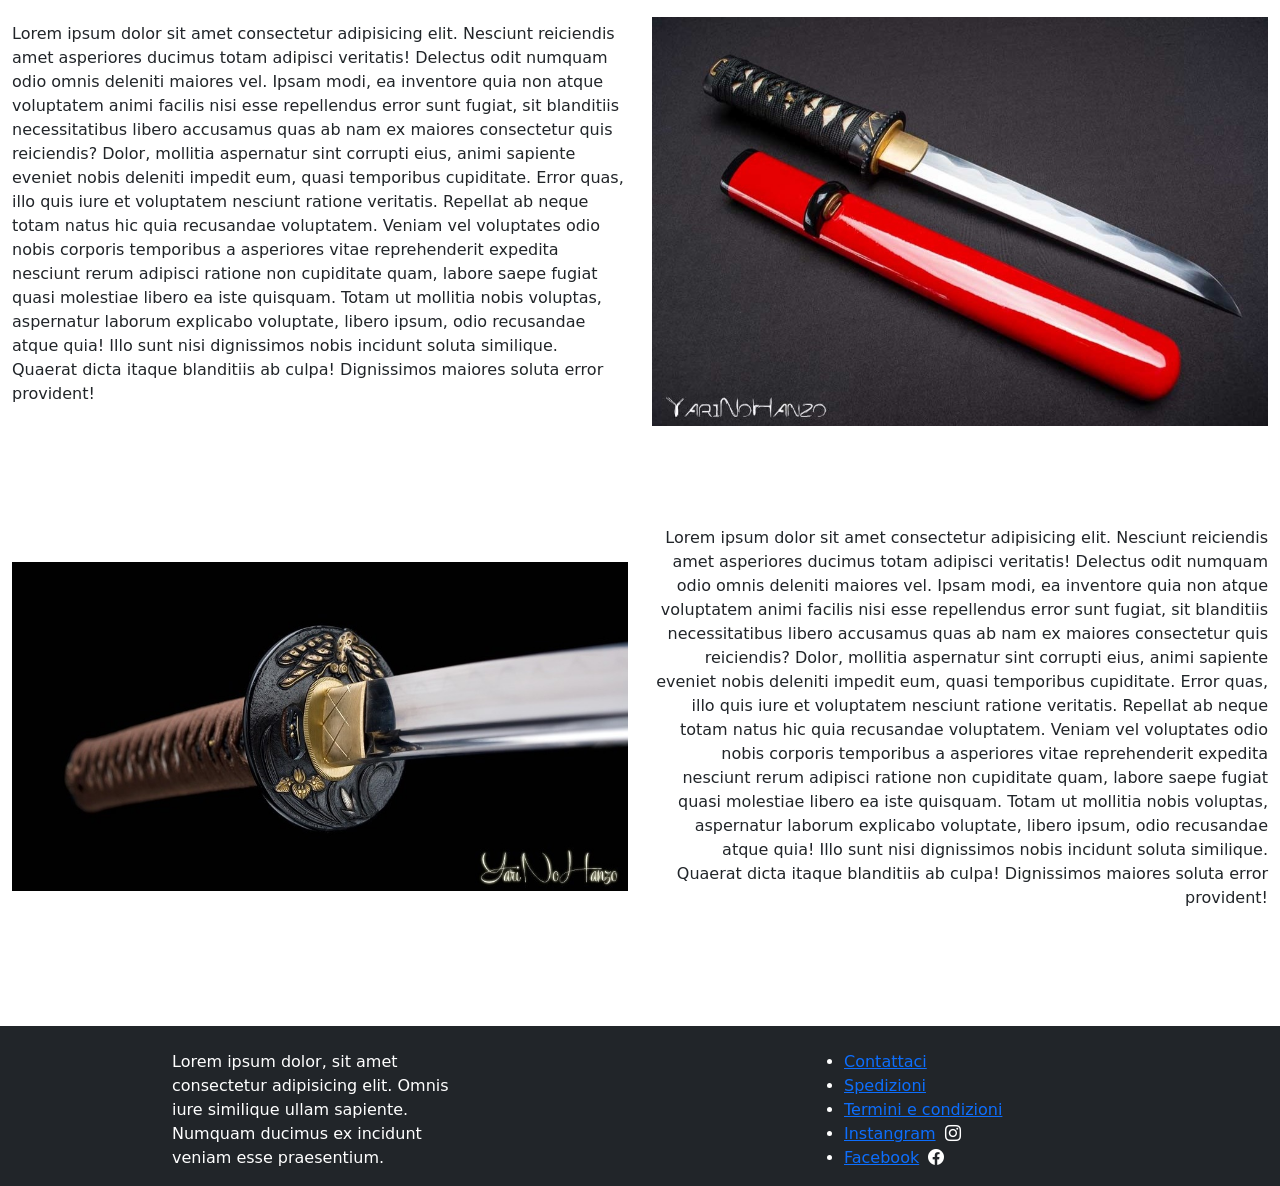
==== commit 8027761a: "aggiunta DarkM in paginacard e rimossa checkbox" ====
--- a/index.html
+++ b/index.html
@@ -19,7 +19,7 @@
     <!-- navbar -->
     <nav class="navbar navbar-expand-lg bg-body-tertiary position-fixed top-0 w-100">
         <div class="container-fluid">
-            <a class="navbar-brand" href="#"><img src="./immagini/logo_logo22.png" alt="Logo"></a>
+            <a class="navbar-brand" href="./index.html"><img src="./immagini/logo_logo22.png" alt="Logo"></a>
             <button class="navbar-toggler" type="button" data-bs-toggle="collapse" data-bs-target="#navbarNav"
                 aria-controls="navbarNav" aria-expanded="false" aria-label="Toggle navigation">
                 <span class="navbar-toggler-icon"></span>
@@ -129,7 +129,7 @@
     <!-- fine section card -->
 
     <!-- section story -->
-    <section class="container-fluid my-5 mx-5 p-5">
+    <section class="container-fluid my-5 py-5">
         <div class="row align-items-center my-1">
             <div class="col-12 col-md-6">
                 <p class="text-start">
@@ -152,7 +152,7 @@
             </div>
         </div>
     </section>
-    <section class="container-fluid my-5 mx-5 p-5">
+    <section class="container-fluid my-5 ">
         <div class="row my-1 justify-content-start align-items-center">
             <div class="col-12 col-md-6">
                 <img src="./caroimg/caro4.jpg" class="img-fluid" alt="">
--- a/style.css
+++ b/style.css
@@ -61,11 +61,36 @@
 /* fine card */
 
 /* forza elementi dark */
-body.dark-mode h2, 
+body.dark-mode h2,
+body.dark-mode h3, 
 body.dark-mode h5, 
 body.dark-mode p {
     color: white !important;
 }
 
+/* darkmode per pagina card */
+/* Sistemazione List Group nella pagina prodotto */
+body.dark-mode .list-group-item {
+    background-color: #183D3D !important;   
+    color: #f1f1f1 !important;          
+    border-color: #5C8374 !important;    
+}
+
+/* titoli testi */
+body.dark-mode .list-group-item strong, 
+body.dark-mode .list-group-item span {
+    color: #ffffff !important;
+}
+
+/* Se hai intestazioni nella lista */
+body.dark-mode .list-group-item.active {
+    background-color: #5C8374 !important;
+    border-color: #f1f1f1 !important;
+}
+
+body.dark-mode .ulpay {
+    color: white !important;
+}
 
 
+
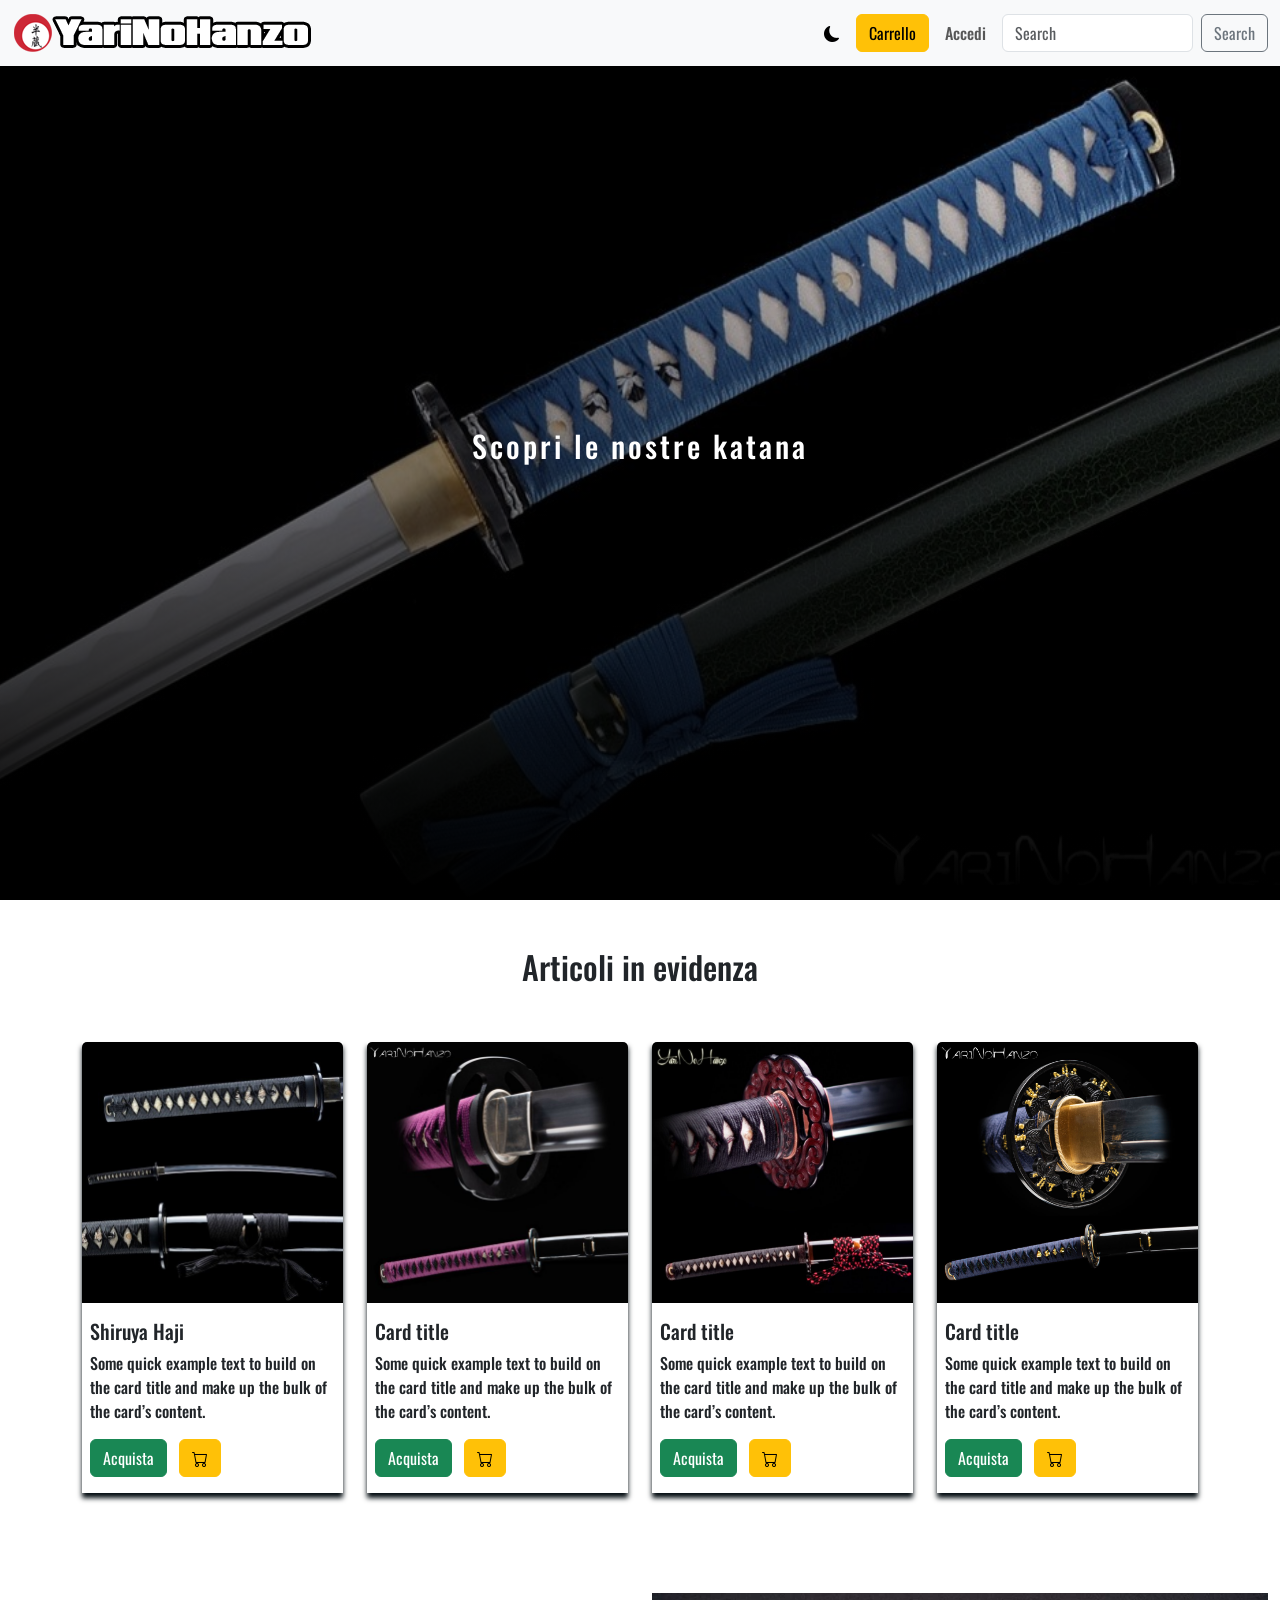
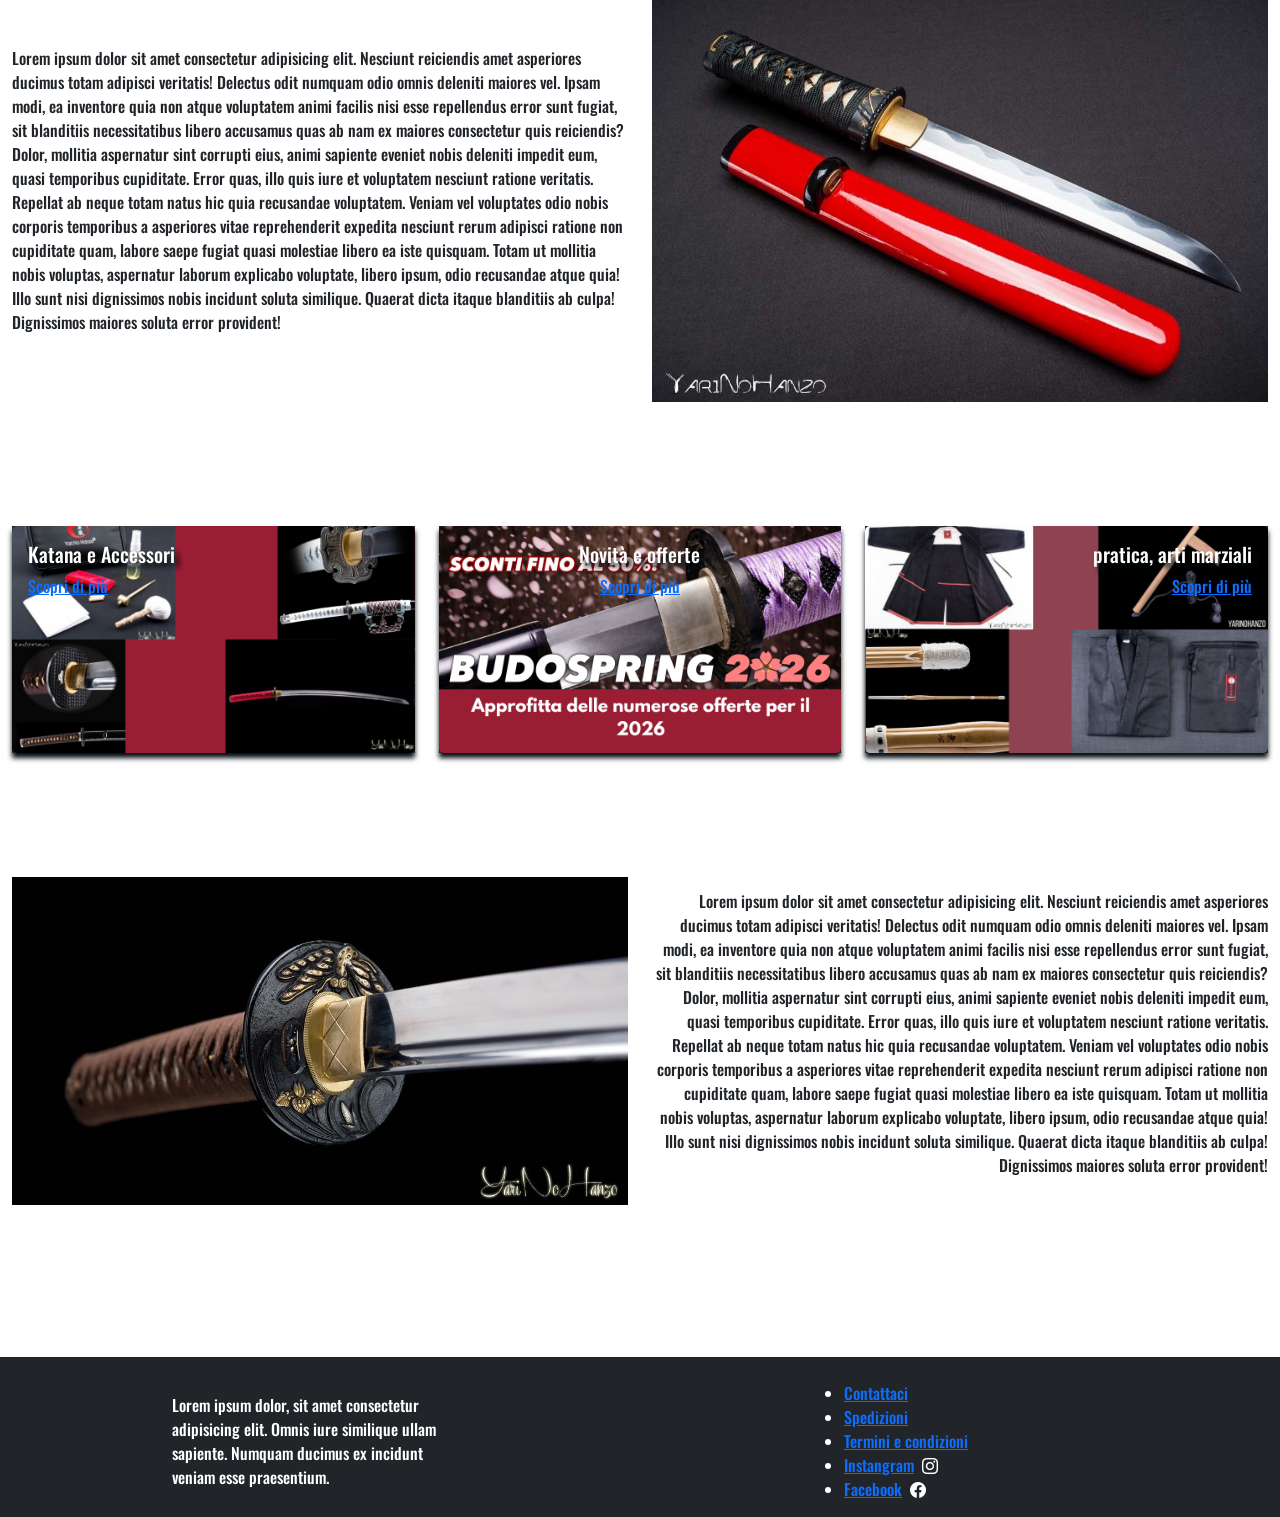
==== commit 8eda103a: "aggiunto section categorie con relative pagine leggere readme" ====
--- a/index.html
+++ b/index.html
@@ -10,6 +10,12 @@
 
     <!-- icons -->
     <link rel="stylesheet" href="https://cdn.jsdelivr.net/npm/bootstrap-icons@1.13.1/font/bootstrap-icons.min.css">
+
+    <!-- fonts -->
+    <link rel="preconnect" href="https://fonts.googleapis.com">
+    <link rel="preconnect" href="https://fonts.gstatic.com" crossorigin>
+    <link href="https://fonts.googleapis.com/css2?family=Oswald:wght@200..700&display=swap" rel="stylesheet">
+
 
     <!-- mycss -->
     <link rel="stylesheet" href="style.css">
@@ -32,7 +38,7 @@
                     <div class="collapse navbar-collapse" id="navbarNavDarkDropdown">
                         <ul class="navbar-nav">
                             <li class="nav-item dropdown">
-                                <button class="btn btn-warning dropdown-toggle" data-bs-toggle="dropdown"
+                                <button class="btn btn-warning" data-bs-toggle="dropdown"
                                     aria-expanded="false">
                                     Carrello
                                 </button>
@@ -152,7 +158,40 @@
             </div>
         </div>
     </section>
-    <section class="container-fluid my-5 ">
+<!-- section link categorie -->
+    <div class="container-fluid py-4">
+        <div class="row">
+            <div class="col-12 col-md-4">
+                <div class="card bg-dark text-white">
+                    <img src="./categorie/katane e accessori.png" class="card-img" alt="...">
+                    <div class="card-img-overlay h-100">
+                        <h5 class="card-title text-start category1">Katana e Accessori</h5>
+                        <p class="card-text text-start"><a href="./kataneAccessori.html" class="stretched-link">Scopri di più</a></p>
+                    </div>
+                </div>
+            </div>
+            <div class="col-12 col-md-4">
+                <div class="card bg-dark text-white">
+                    <img src="./categorie/Approfitta delle numerose offerte per il 2026.png" class="card-img" alt="...">
+                    <div class="card-img-overlay h-100">
+                        <h5 class="card-title text-center category2">Novità e offerte</h5>
+                        <p class="card-text text-center"><a href="./offerte.html" class="stretched-link">Scopri di più</a></p>
+                    </div>
+                </div>
+            </div>
+            <div class="col-12 col-md-4">
+                    <div class="card bg-dark text-white">
+                        <img src="./categorie/pratica e arti marziali.png" class="card-img" alt="...">
+                        <div class="card-img-overlay">
+                            <h5 class="card-title text-end category3">pratica, arti marziali</h5>
+                            <p class="card-text text-end"><a href="./praticaArtimarziali.html" class="stretched-link">Scopri di più</a></p>
+                        </div>
+                    </div>
+                </div>
+        </div>
+    </div>
+<!-- fine section link categorie -->
+    <section class="container-fluid  my-5 py-5">
         <div class="row my-1 justify-content-start align-items-center">
             <div class="col-12 col-md-6">
                 <img src="./caroimg/caro4.jpg" class="img-fluid" alt="">
--- a/style.css
+++ b/style.css
@@ -3,7 +3,11 @@
     --dark-color: #141414;
 }
 
-
+.card {
+    border-radius: 0 !important;
+    border: none !important; 
+    box-shadow: 0px 5px 5px #040D12;
+}
 
 h4 {
     letter-spacing: 3px;
@@ -36,6 +40,9 @@
 }
 
 
+
+
+
 /* darkmode */
 /* Body */
 body.dark-mode { 
@@ -63,6 +70,7 @@
 /* forza elementi dark */
 body.dark-mode h2,
 body.dark-mode h3, 
+body.dark-mode h4,
 body.dark-mode h5, 
 body.dark-mode p {
     color: white !important;
@@ -92,5 +100,35 @@
     color: white !important;
 }
 
+/* font */
+
+/* card categorie */
+.category1 {
+    text-shadow: #040D12 5px 5px 5px;
+}
+
+.category2 {
+    text-shadow: #040D12 5px 5px 5px;
+}
+
+.category3 {
+    text-shadow: #040D12 5px 5px 5px;
+}
+/* fine dark categorie */
+
+.oswald {
+    font-family: "Oswald", sans-serif;
+    font-optical-sizing: auto;
+    font-weight: 500;
+    font-style: normal;
+}
 
 
+body{
+    font-family: "Oswald", serif;
+    font-optical-sizing: auto;
+    font-weight: 500;
+    font-style: normal;
+}
+
+
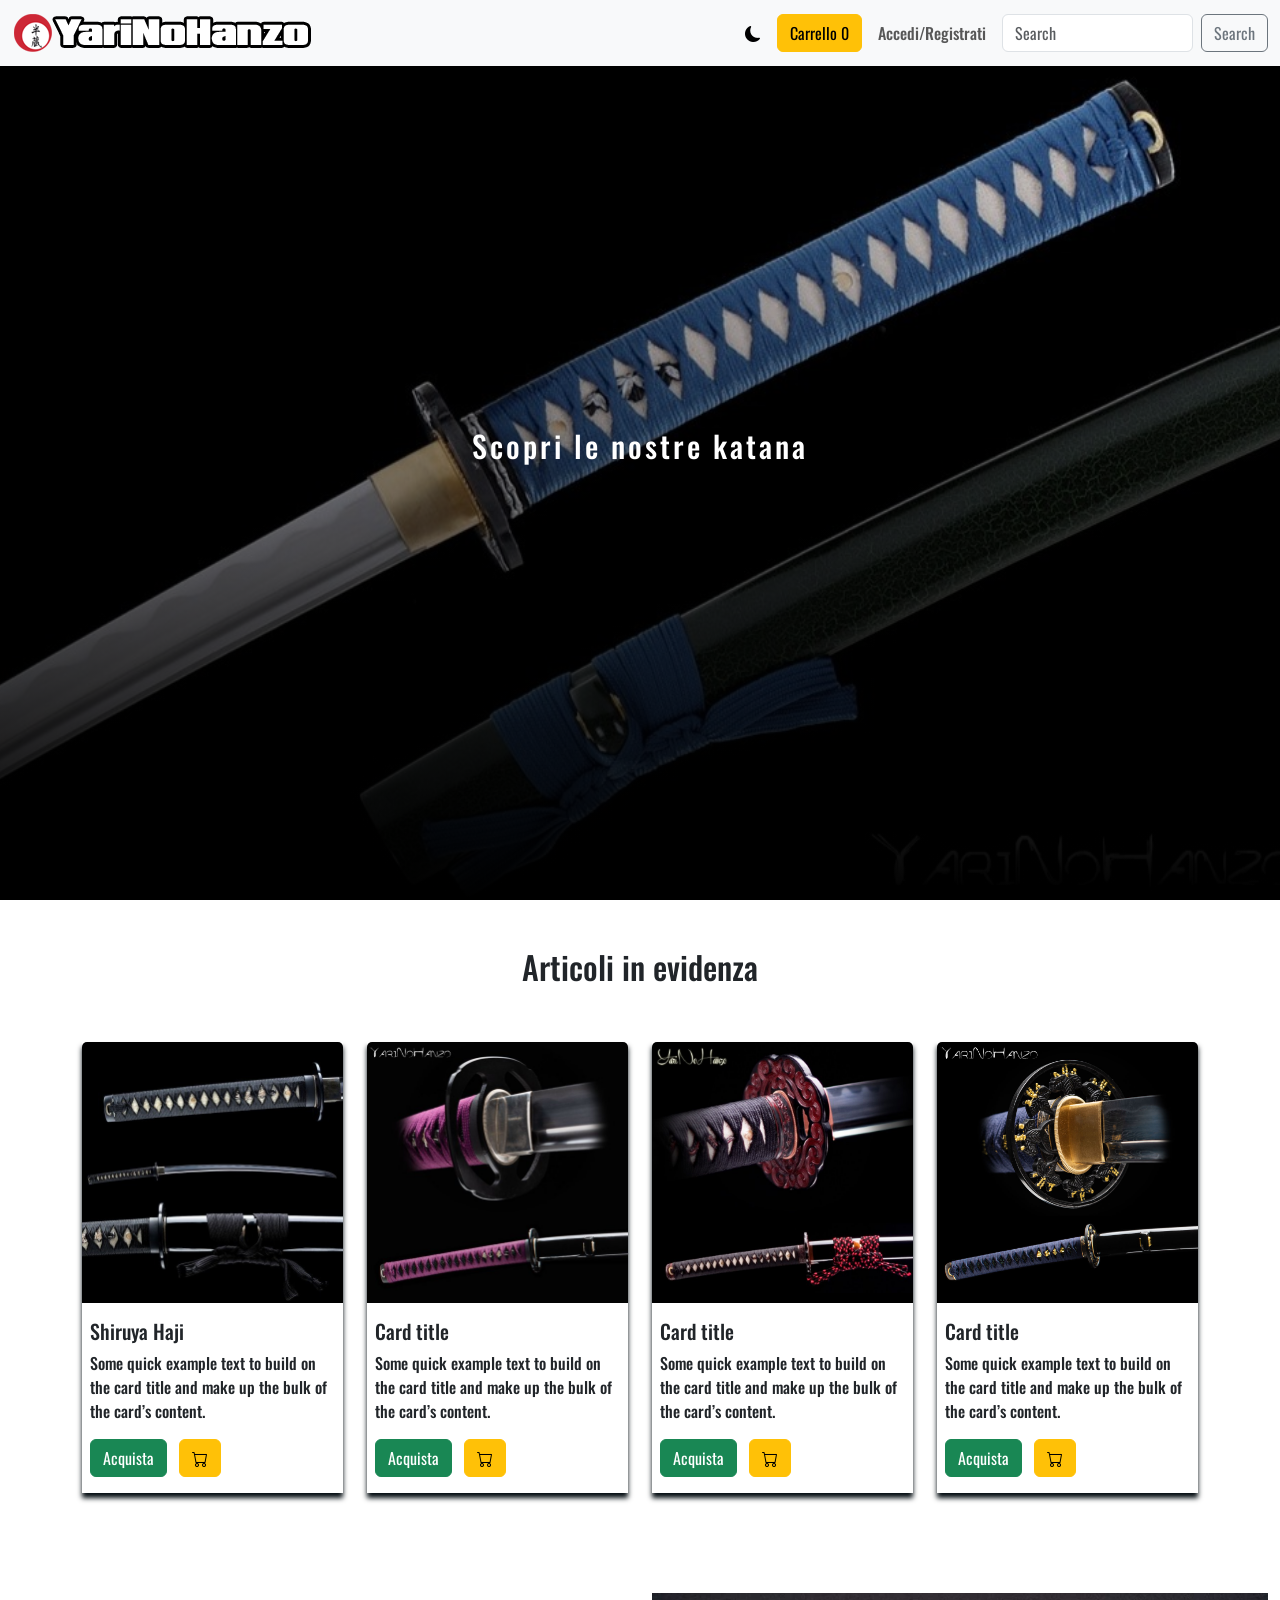
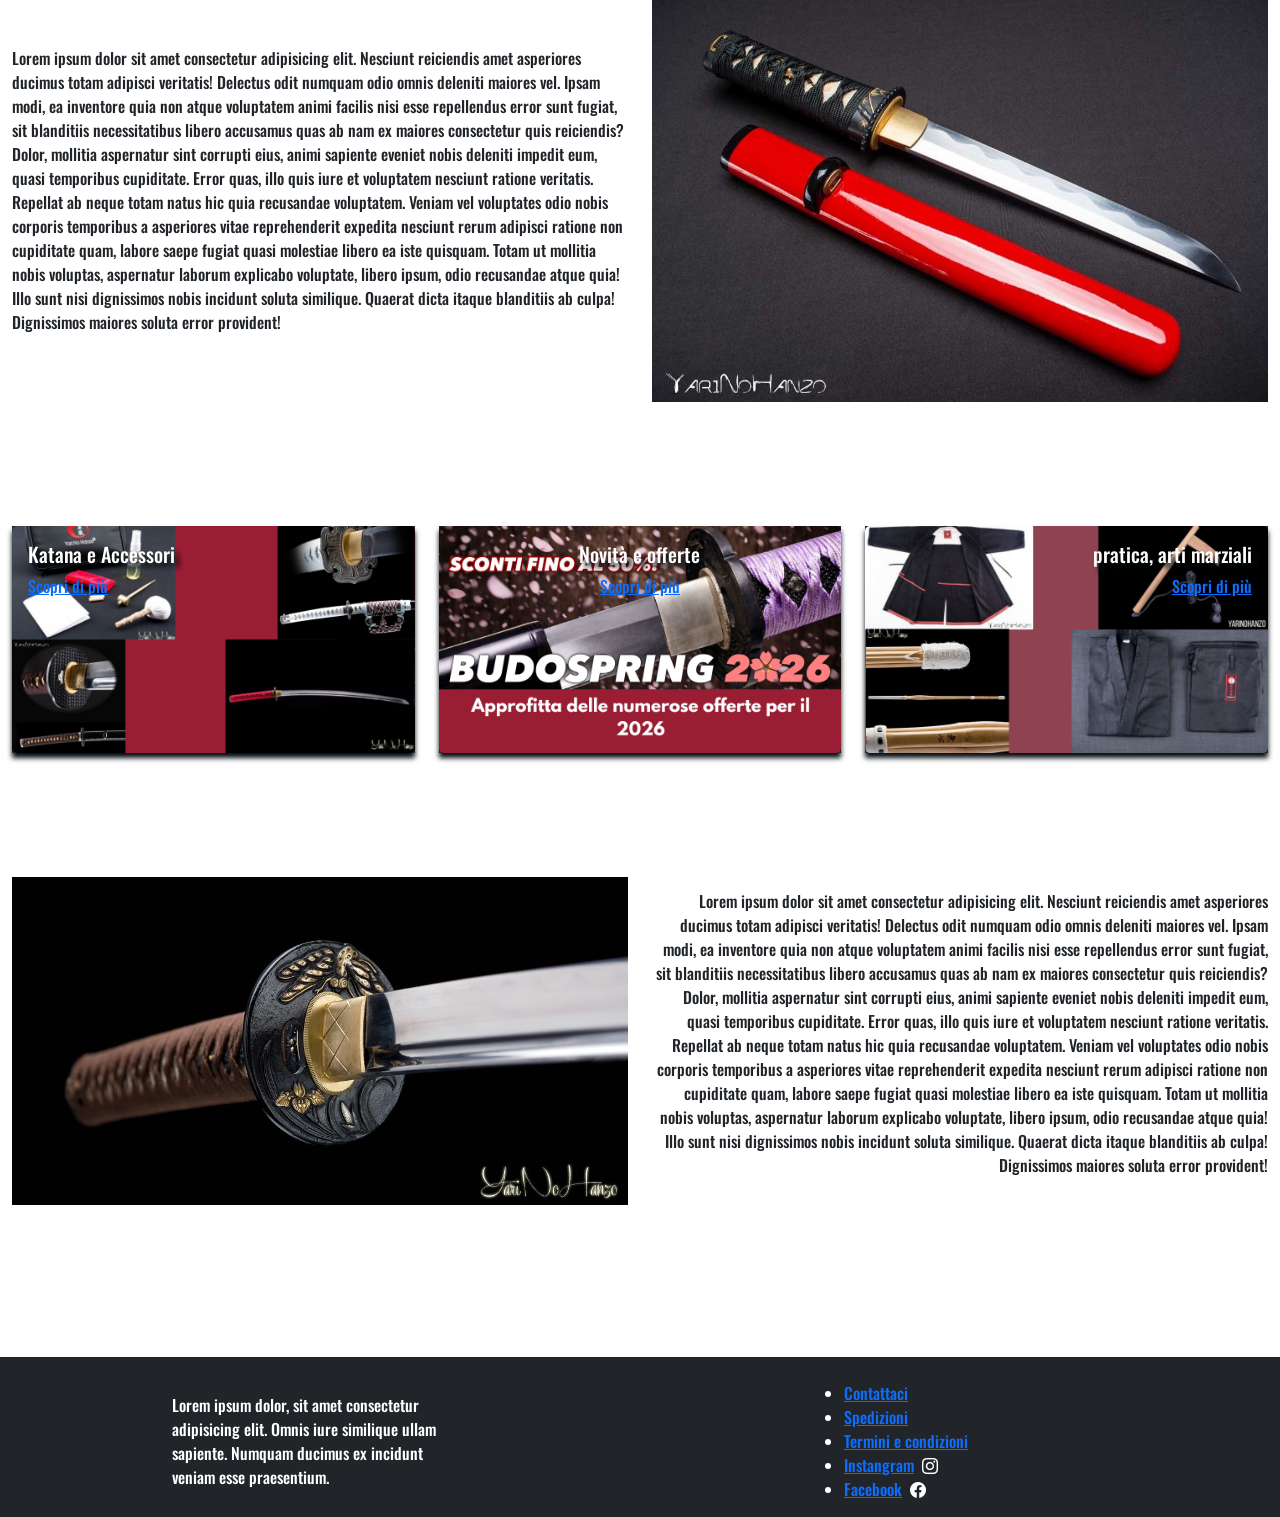
==== commit 72c0e37c: "aggiunte pagine accesso, registrazione e pagamento vuote da riempire" ====
--- a/index.html
+++ b/index.html
@@ -40,7 +40,7 @@
                             <li class="nav-item dropdown">
                                 <button class="btn btn-warning" data-bs-toggle="dropdown"
                                     aria-expanded="false">
-                                    Carrello
+                                    Carrello <span id="cart-counter">0</span>
                                 </button>
                                 <ul class="dropdown-menu dropdown-menu-dark">
                                     <li><a class="dropdown-item" href="#">Action</a></li>
@@ -51,7 +51,7 @@
                         </ul>
                     </div>
                     <li class="nav-item mx-2">
-                        <a class="nav-link" href="#">Accedi</a>
+                        <a class="nav-link" href="./formRegistrati.html">Accedi/Registrati</a>
                     </li>
                 </ul>
                 <form class="d-flex" role="search">
@@ -88,7 +88,7 @@
                             the card’s
                             content.</p>
                         <a href="./shiruya.html" class="btn btn-success">Acquista</a>
-                        <a href="" class="btn btn-warning ms-2"><i class="bi bi-cart"></i></a>
+                        <a href="" class="btn btn-warning add-to-cart ms-2"><i class="bi bi-cart"></i></a>
                     </div>
                 </div>
             </div>
--- a/style.css
+++ b/style.css
@@ -72,6 +72,7 @@
 body.dark-mode h3, 
 body.dark-mode h4,
 body.dark-mode h5, 
+body.dark-mode a,
 body.dark-mode p {
     color: white !important;
 }
